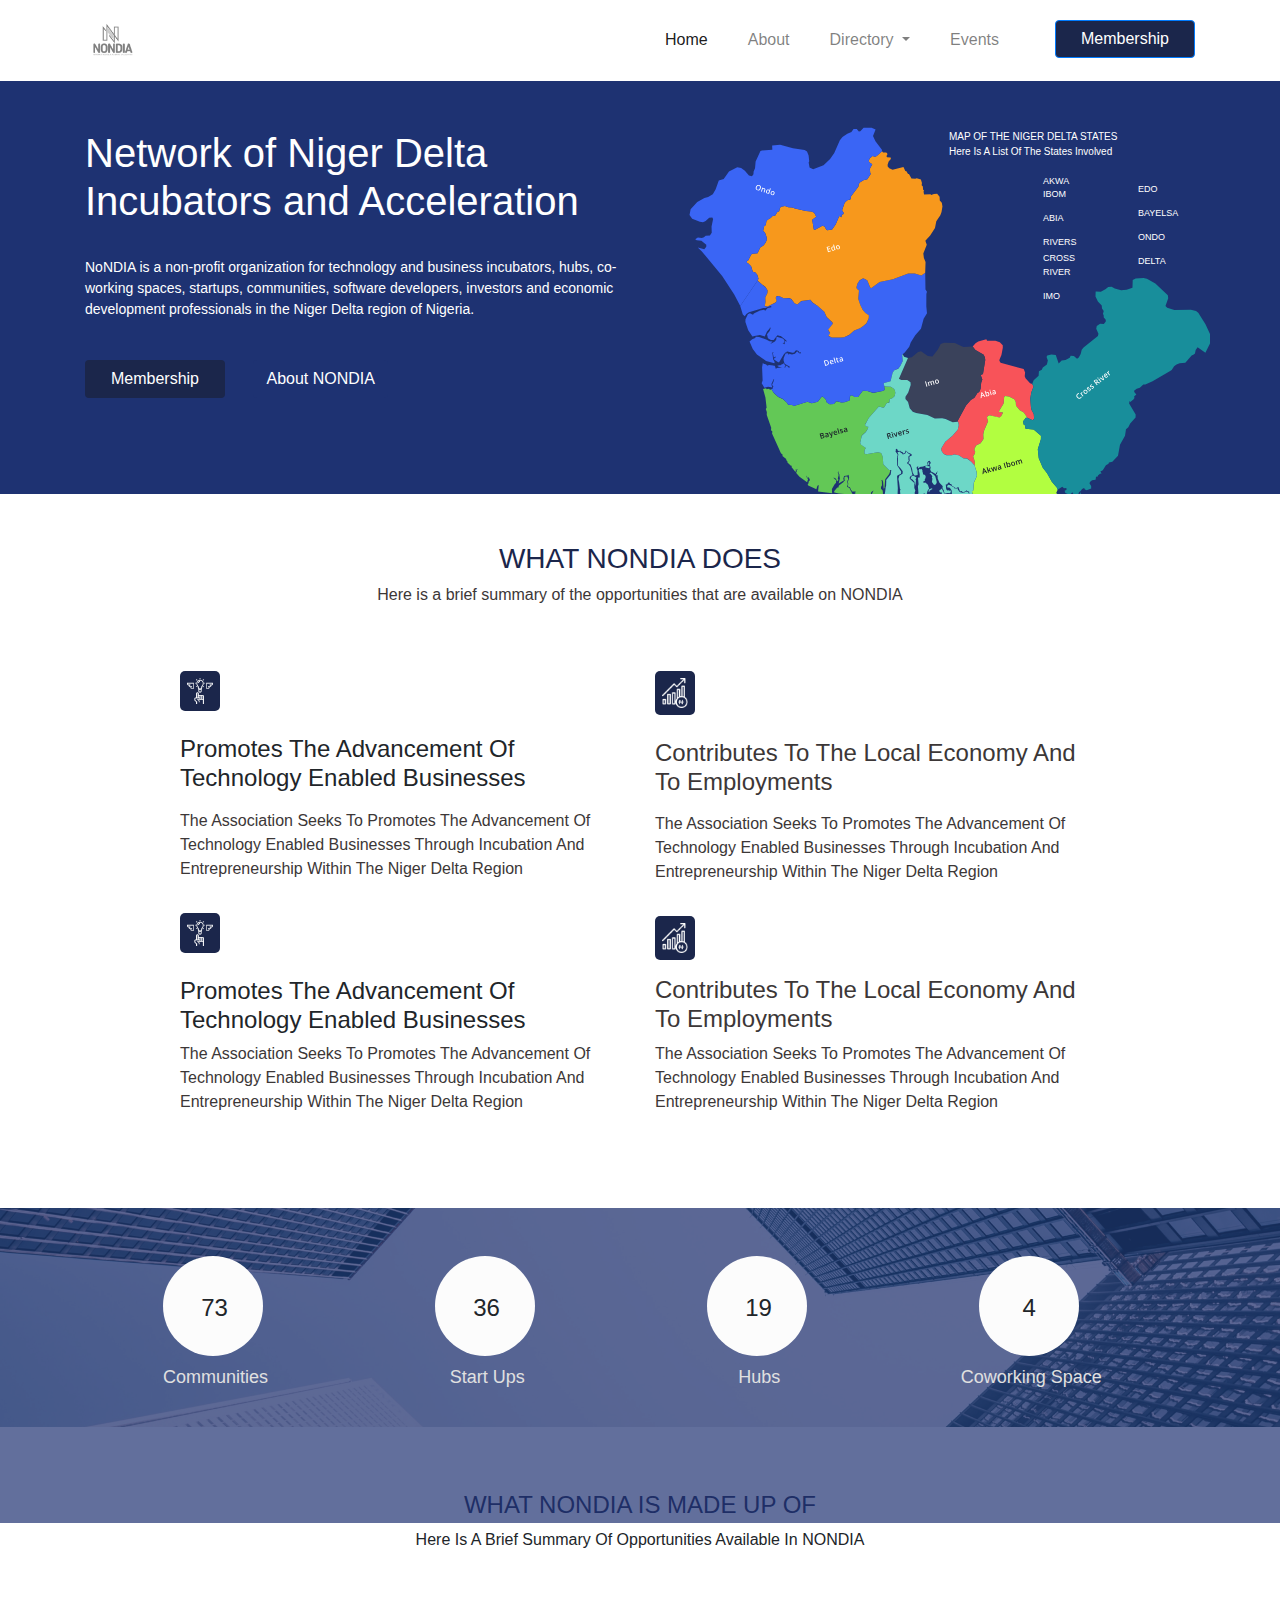
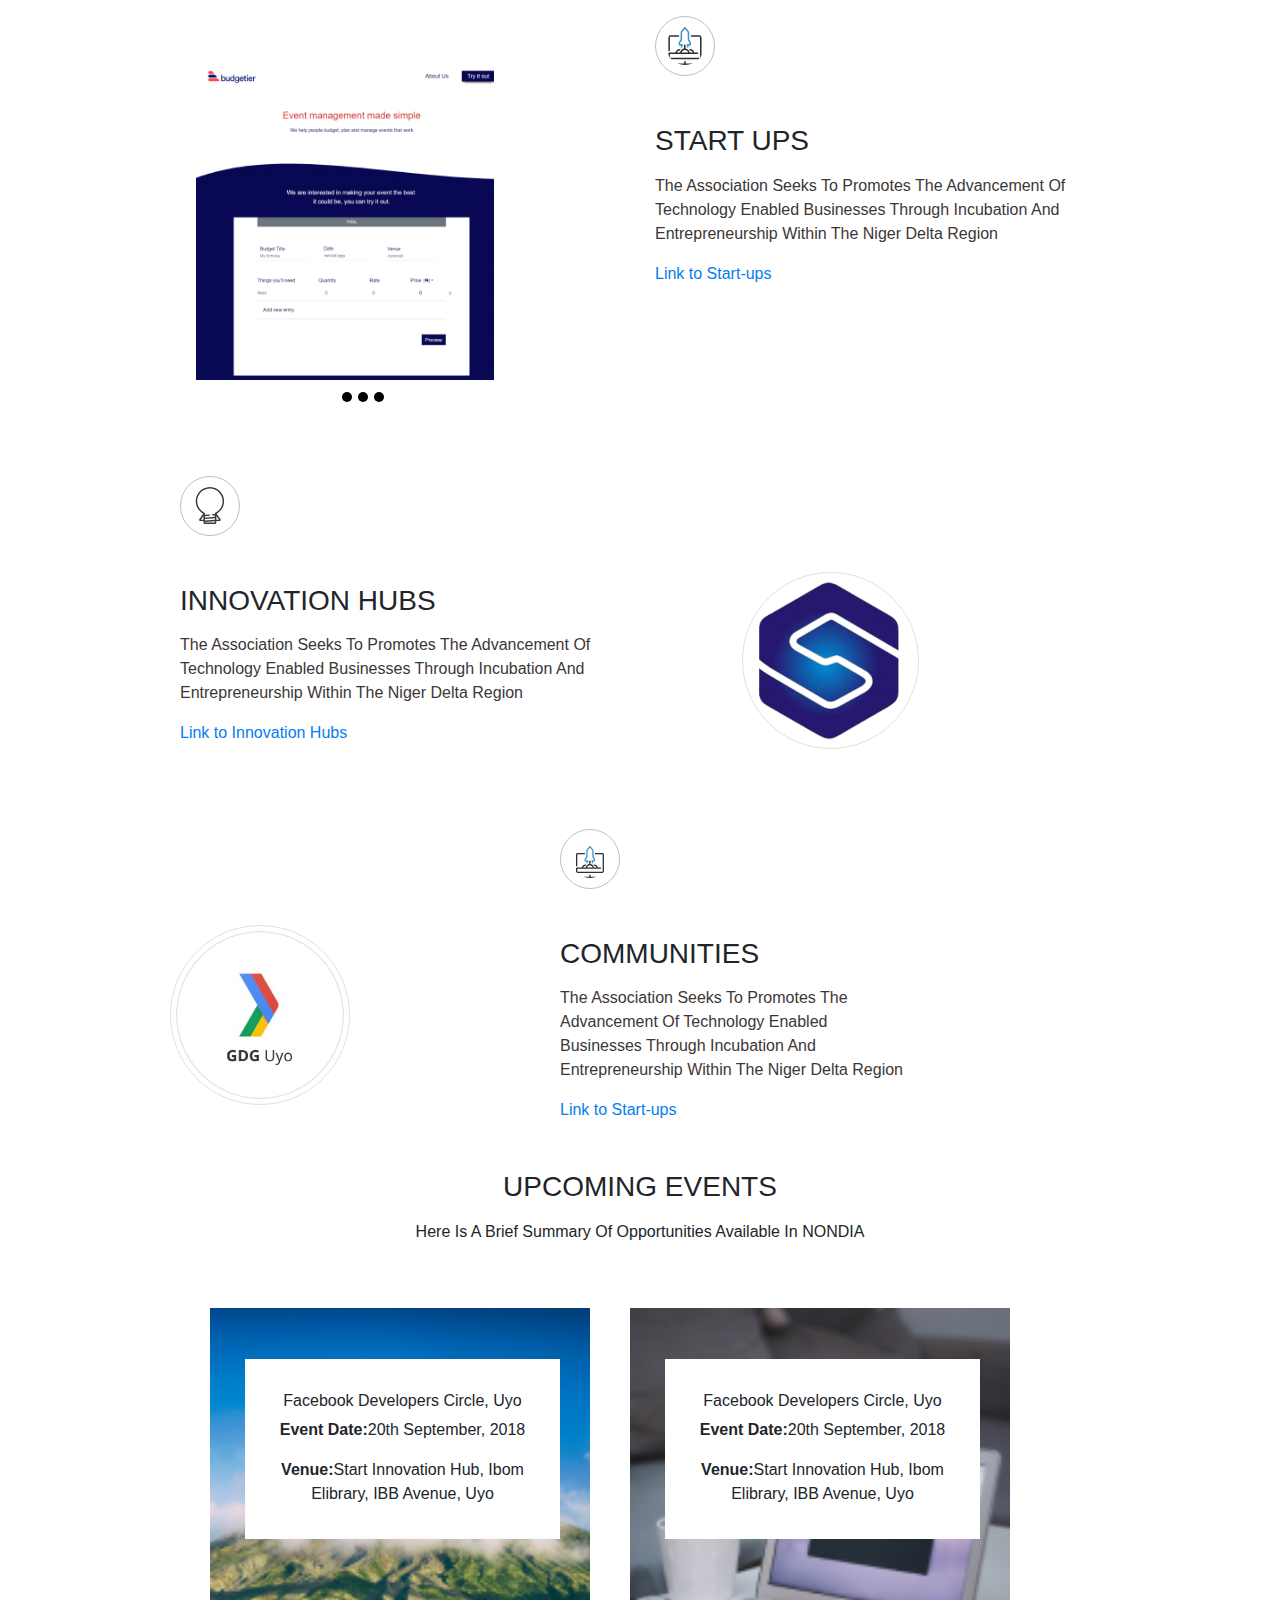
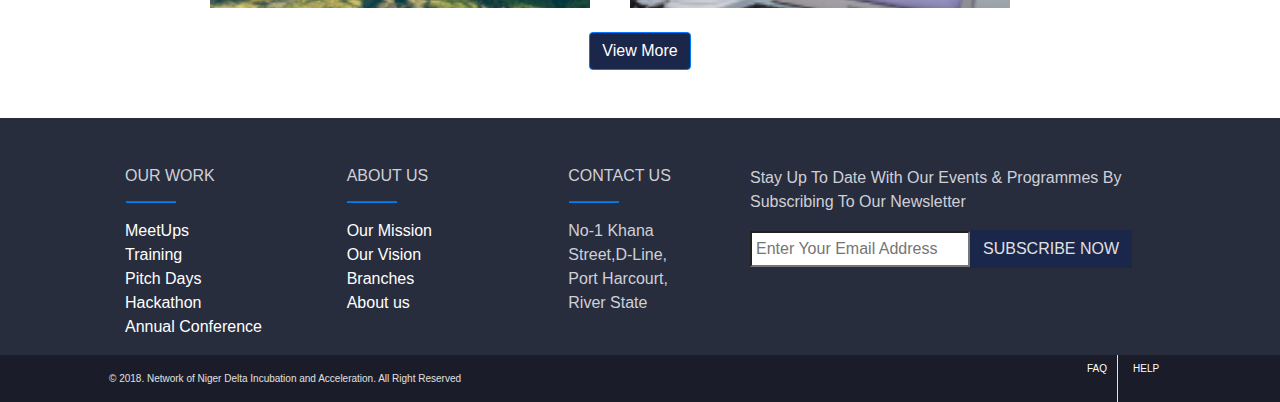
==== index.html @ 89a34455 "y" ====
<!DOCTYPE html>
<html lang="en">
<head>
    <meta charset="UTF-8">
    <meta name="viewport" content="width=device-width, initial-scale=1.0">
    <meta http-equiv="X-UA-Compatible" content="ie=edge">
    <title>NONDIA</title>
    <!--Custome styles-->
    <link rel="stylesheet" href="css/main.css">
    <link rel="stylesheet" href="css/bootstrap.min.css">
    <!-- <link rel="stylesheet" href="css/bootstrap.css"> -->
    <link href="https://maxcdn.bootstrapcdn.com/font-awesome/4.4.0/css/font-awesome.min.css" rel="stylesheet">
    <!--External JQuery-->
    <script src="https://ajax.googleapis.com/ajax/libs/jquery/3.3.1/jquery.min.js"></script>
    <script src="https://maxcdn.bootstrapcdn.com/bootstrap/3.3.7/js/bootstrap.min.js"></script>
  
    <!--External Styles-->
    <link rel="stylesheet" href="https://stackpath.bootstrapcdn.com/bootstrap/4.1.3/css/bootstrap.min.css" integrity="sha384-MCw98/SFnGE8fJT3GXwEOngsV7Zt27NXFoaoApmYm81iuXoPkFOJwJ8ERdknLPMO" crossorigin="anonymous">
</head>

<body>
    <section id="header">
            <nav class="navbar navbar-expand-lg navbar-light mt-2 mb-2">
                <div class="container">
                    <a class="navbar-brand" href="index.html"><img class="img-fluid" src="img/NONDIA Logo.png" width="55"></a>
                    <button class="navbar-toggler" type="button" data-toggle="collapse" data-target="#navbarSupportedContent" aria-controls="navbarSupportedContent" aria-expanded="false" aria-label="Toggle navigation">
                      <span class="navbar-toggler-icon"></span>
                    </button>
                  
                    <div class="collapse navbar-collapse" id="navbarSupportedContent">
                      <ul class="navbar-nav ml-auto">
                        <li class="nav-item active ">
                          <a class="nav-link mr-4" href="#">Home <span class="sr-only">(current)</span></a>
                        </li>
                        <li class="nav-item">
                          <a class="nav-link mr-4" href="#">About</a>
                        </li>
                        <li class="nav-item dropdown">
                          <a class="nav-link dropdown-toggle mr-4" href="#" id="navbarDropdown" role="button" data-toggle="dropdown" aria-haspopup="true" aria-expanded="false">
                            Directory
                          </a>
                          <div class="dropdown-menu" aria-labelledby="navbarDropdown">
                              <a class="dropdown-item" href="#">All</a>
                            <a class="dropdown-item" href="#">Communities</a>
                            <a class="dropdown-item" href="#">Start-Ups</a>
                            <a class="dropdown-item" href="#">Hubs</a>
                            <a class="dropdown-item" href="#">Others</a>
                            <div class="dropdown-divider"></div>
                            <a class="dropdown-item" href="#"></a>
                          </div>
                        </li>
                        <li class="nav-item mr-5">
                          <a class="nav-link" href="#">Events</a>
                        </li>
                        <li class="nav-item ">
                                <a href="membership.html" type="button" class="btn btn-primary btn-register" role="button">Membership</a>
                        </li>
                      </ul>
                     </div>
                    </div>
                  </nav>
    </section>

    <section id="hero">
        <div class="container">
            <div class="row">
                <div class="col-md-6 pt-5 pb-5 mb-5">
                    <h1 class="hero-text">Network of Niger Delta  Incubators and Acceleration</h1><br/>
                      <p class="hero-text-1">NoNDIA is a non-profit organization for technology and business incubators, hubs, co-working spaces, startups, communities, software developers, investors and economic development professionals in the Niger Delta region of Nigeria. </p>
                      <!-- <p class="hero-text-1">The association seeks to promote the advancement of technology enabled businesses through incubation and entrepreneurship within the Niger Delta region of Nigeria. -->
                        </p>
                      <div class="">
                        <br/>
                      <a href="#" type="button" class="btn mr-4  d-sm-inline d-block  btn-register  ">Membership</a>
                      <a href="#" type="button" class="btn  d-sm-inline d-block  btn-about ">About NONDIA</a>
                    </div>
                    </div>
                 <div class="col-md-6 d-md-inline d-none hero-bg ">
                    
                  <div class="row pt-5">
                
                    <div class="col-md-6"> </div>
                     <p class="map-text ml-4">MAP OF THE NIGER DELTA STATES<br>Here Is A List Of The States Involved</p>
                    <p class="map-text mr-5 pr-5"></p>
                    <div class="col-md-2 col-6 ">
                      <div class=" d-md-inline d-none">
                        <ul>
                       <li class="map-state">AKWA IBOM </i>
                       <li class="map-state">ABIA</li>
                       <li class="map-state">RIVERS</li>
                       <li class="map-state">CROSS RIVER</li>
                       <li class="map-state">IMO</li>
                      </ul>
                   </div>
                    </div>
                    
                    <div class="col-md-2 col-6">
                      <div class="  d-md-inline d-none">
                       <ul>
                      <li class="map-state">EDO</li>
                      <li class="map-state">BAYELSA</li>
                      <li class="map-state">ONDO</li>
                      <li class="map-state">DELTA</li>
                    </ul>
                   </div>
                     </div>
                     <div class="col-md-2"></div>
                </div>
                 </div>
            </div>
        </div>
    </section>

    <section id="what">
        <div class="container pb-5">
            <h3 class="what-text text-center pt-5">what nondia does</h3>
            <p class="what-text-1 text-center  pb-5">Here is a brief summary of the opportunities that are available on NONDIA </p>
            <div class="row">
              <div class="col-md-1"></div>
                <div class="col-md-5">
                  <img class="img-fluid what-promote " width="40" src="img/promote.png">
                    <h4 class="pt-4 what-h3">Promotes The Advancement Of Technology Enabled Businesses</h4>
                    <p class="pt-2 pb-3 what-p">The Association Seeks To Promotes The Advancement Of Technology Enabled Businesses Through Incubation And Entrepreneurship Within The Niger Delta Region</p>

                    <img class="img-fluid what-promote" width="40" src="img/promote.png">
                    <h4 class="pt-4 what-h3">Promotes The Advancement Of Technology Enabled Businesses</h4>
                    <p class="pt- what-p">The Association Seeks To Promotes The Advancement Of Technology Enabled Businesses Through Incubation And Entrepreneurship Within The Niger Delta Region</p>
                </div>
                 <div class="col-md-5">
                    <img class="img-fluid what-promote" width="40" src="img/profits.png">
                    <h4 class="pt-4 what-h4">Contributes To The Local Economy And To Employments</h4>
                    <p class="pt-2 pb-3 what-p">The Association Seeks To Promotes The Advancement Of Technology Enabled Businesses Through Incubation And Entrepreneurship Within The Niger Delta Region</p>

                    <img class="img-fluid what-promote" width="40" src="img/profits.png">
                    <h4 class="pt-3 what-h4">Contributes To The Local Economy And To Employments</h4>
                    <p class="pt- what-p">The Association Seeks To Promotes The Advancement Of Technology Enabled Businesses Through Incubation And Entrepreneurship Within The Niger Delta Region</p>

                 </div>
                 <div class="col-md-1"></div>
            </div>
          </div>
    </section> 
    <section id ="project">
      <div class="project"></div>
      <div class="container project-content pb-5 mb-4">
          <div class="wrapper pb-5 pt-5 mb-5">
              <div class="counter col_fourth">
               
                <h2 class="timer count-title count-first text-center count-number" data-to="156" data-speed="1500"></h2>
                 <p class="count-text ">Communities</p>
              </div>
          
              <div class="counter col_fourth">
                
                <h2 class="timer count-title count-number" data-to="78" data-speed="1500"></h2>
                <p class="count-text ">Start Ups</p>
              </div>
          
              <div class="counter col_fourth">
                
                <h2 class="timer count-title count-number" data-to="40" data-speed="1500"></h2>
                <p class="count-text ">Hubs</p>
              </div>
          
              <div class="counter col_fourth end">
               
                <h2 class="timer count-title count-number" data-to="8" data-speed="1500"></h2>
                <p class="count-text ">Coworking Space</p>
              </div>
          </div>
      </div>
       
   </section>
   <script type="text/javascript" src="js/counter.js">
   </script>

   <section id="made">
          <div class="container pt-5">
            <h4 class="made-h4 text-center">what nondia is made up of</h4>
            <p class="made-p text-center">Here Is A Brief Summary Of Opportunities Available In NONDIA</p>
            <div class="container">
              <div class="row">
               
                <div class="col-md-6">
                    <div id="myCarousel" class="carousel slide pt-5" data-ride="carousel">
                        <!-- Indicators -->
                        <ol class="carousel-indicators pt-5 ">
                          <li data-target="#myCarousel" data-slide-to="0" class="active"></li>
                          <li data-target="#myCarousel" data-slide-to="1"></li>
                          <li data-target="#myCarousel" data-slide-to="2"></li>
                        </ol>
                      
                        <div class="carousel-inner">
                          <div class="carousel-item active ">
                            <img class="d-block img-fluid w-75 shadow-lg  p-5   ml-5  bg-white rounded" src="img/budjetier.jpg" alt="First slide">
                          </div>
                          <div class="carousel-item">
                            <img class="d-block w-75 shadow-lg p-5 mb-5 ml-5 bg-white rounded" src="img/budjetier.jpg" alt="Second slide">
                          </div>
                          <div class="carousel-item">
                            <img class="d-block w-100" src="img/mondia-hero.png" alt="Third slide">
                          </div>
                        </div>
                      </div>
                </div>
                 <div class="col-md-5 pt-5">
                    <img class="made-img d-md-inline d-none" src="img/Group.svg">
                    <h3 class="pt-5">START UPS</h3>
                    <p class="pt-2 what-p">The Association Seeks To Promotes The Advancement Of Technology Enabled Businesses Through Incubation And Entrepreneurship Within The Niger Delta Region</p>
                    <a class="link lin" href="#">Link to Start-ups</a>  
                 </div>
                 <div class="col-md-1"></div>
              </div>
          </div>
   </section>

   <section id="made">
    <div class="container pt-3 mx-auto my-auto">
         
        <div class="row">
          
          <div class="col-md-5 order-5">
              <img class="made-img d-md-inline d-none" src="img/hub.svg">
              <h3 class="pt-5 p">INNOVATION HUBS</h3>
              <p class="pt-2 what-p">The Association Seeks To Promotes The Advancement Of Technology Enabled Businesses Through Incubation And Entrepreneurship Within The Niger Delta Region</p>
              <a class="link" href="#">Link to Innovation Hubs</a>  
           
          </div>
          
           <div class="col-md-4 pt-3 order-md-6 py-5">
              <center>
              <div id="carouselExampleIndicators" class="carousel slide pt-5" data-ride="carousel">
                  <!-- <ol class="carousel-indicators">
                    <li data-target="#carouselExampleIndicators" data-slide-to="0" class="active"></li>
                    <li data-target="#carouselExampleIndicators" data-slide-to="1"></li>
                    <li data-target="#carouselExampleIndicators" data-slide-to="2"></li>
                  </ol> -->
                  
                    <div class="carousel-inner">
                      <div class="carousel-item active ">
                      <img class="d-block img-fluid w-55 round" src="img/start innovation.png" alt="First slide">
                      </div>
                      <div class="carousel-item">
                        <img class="d-block w-55 img-fluid round" src="img/start innovation.png" alt="Second slide">
                      </div>
                      <div class="carousel-item">
                        <img class="d-block img-fluid w-55 round" src="img/start innovation.png" alt="Third slide">
                      </div>
                    </div>
                    <a class="carousel-control-prev" href="#carouselExampleIndicators" role="button" data-slide="prev">
                      <span class="carousel-control-prev-icon" aria-hidden="true"></span>
                      <span class="sr-only">Previous</span>
                    </a>
                    <a class="carousel-control-next" href="#carouselExampleIndicators" role="button" data-slide="next">
                      <span class="carousel-control-next-icon" aria-hidden="true"></span>
                      <span class="sr-only">Next</span>
                    </a>
                  </div>
                </center>
                </div>
                <div class="col-md-1"></div>
        </div>
      </div>
</section>

<section id="communities">
    <div class="container pt-3 mx-auto my-auto">
        <div class="row">
          <div class=""></div>
          <div class="col-md-4 order-5">
              <img class="made-img pt-3 d-md-inline d-none" src="img/Group.svg">
              <h3 class="pt-5 p">COMMUNITIES</h3>
              <p class="pt-2 what-p">The Association Seeks To Promotes The Advancement Of Technology Enabled Businesses Through Incubation And Entrepreneurship Within The Niger Delta Region</p>
              <a class="link" href="#">Link to Start-ups</a>  
           
          </div>
          
           <div class="col-md-4 pt-5">
              <center>
              <div id="carouselExampleIndicators" class="carousel slide pt-5" data-ride="carousel">
<!--                   
                <ol class="carousel-indicators pt-5 last">
                    <li data-target="#carouselExampleIndicators" data-slide-to="0" class="active"></li>
                    <li data-target="#carouselExampleIndicators" data-slide-to="1"></li>
                    <li data-target="#carouselExampleIndicators" data-slide-to="2"></li>
                  </ol> <br>
                 -->
                    <div class="carousel-inner">
                      <div class="carousel-item active ">
                      <img class="d-block img-fluid  round" width="180px" src="img/gdg-uyo.png" alt="First slide">
                      </div>
                      <div class="carousel-item">
                        <img class="d-block w-55 img-fluid round" src="img/start innovation.png" alt="Second slide">
                      </div>
                      <div class="carousel-item ">
                        <img class="d-block img-fluid w-55 round" src="img/start innovation.png" alt="Third slide">
                      </div>
                    </div>
                  </div>
                </center>
                </div>
                <div class="col-md-1"></div>
        </div>
      </div>
</section>

<section id="events">
  <div class="container pt-5 pb-5">
    <h3 class="events-text pb-2 text-center">UPCOMING EVENTS</h3>
    <p class="event-text text-center pb-5">Here Is A Brief Summary Of Opportunities Available In NONDIA</p>
    <div class="row">
      <div class="col-md-2"></div>
        <div class="col-md-4 event-bg">
          <div class="event">
            <h6 class=" text-center mt-2 pt-2">Facebook Developers Circle, Uyo</h6>
            <p class=" text-center"><strong>Event Date:</strong><span>20th September, 2018</span></p>
          <p class="  text-center"><strong>Venue:</strong><span>Start Innovation Hub, Ibom<br>   Elibrary, IBB Avenue, Uyo</span></p>
          </div>
        </div> 
         
        <div class="col-md-4 event-bg-img ">
            <div class="event">
                <h6 class=" text-center mt-2 pt-2">Facebook Developers Circle, Uyo</h6>
                <p class=" text-center"><strong>Event Date:</strong><span>20th September, 2018</span></p>
              <p class="  text-center"><strong>Venue:</strong><span>Start Innovation Hub, Ibom<br>   Elibrary, IBB Avenue, Uyo</span></p>
              </div>
         </div>   
         <div class="col-md-2"></div> 
    </div><br>
    <center><a href="#" type="button" class="btn btn-primary btn-view d-md-inline d-block" role="button">View More</a></center>
      </div> 
</section>
 
<section id="footer">
   <div class="container-fluid container pt-5">
     <div class="row">
       <div class="col-md-7 d-md-inline d-none">
        <div class="row footer-text"> 
           <div class="col-md-4 col-6">
              <ul>
                <h4 class="footer-text">OUR WORK</h4>
                <hr>
                <li><a href="#" class="text-white">MeetUps</a></li>
                <li><a href="#" class="text-white">Training</a></li>
                <li><a href="#" class="text-white">Pitch Days</a></li>
                <li><a href="#" class="text-white">Hackathon</a></li>
                <li><a href="#" class="text-white">Annual Conference</a></li>
              </ul>
           </div>
            <div class="col-md-4 col-6">
                <ul>
                    <h4 class="footer-text">ABOUT US</h4>
                    <hr>
                    <li><a href="#" class="text-white">Our Mission</a></li>
                    <li><a href="#" class="text-white">Our Vision</a></li>
                    <li><a href="#" class="text-white">Branches</a></li>
                    <li><a href="#" class="text-white">About us</a></li>
                   
                  </ul>
            </div>
             <div class="col-md-4 col-6">
                <ul>
                    <h4 class="footer-text">CONTACT US</h4>
                    <hr>
                    <li>No-1 Khana Street,D-Line,<br>Port Harcourt,<br> River State</li>
                 </ul>
                </div>
          </div>
       </div> 
       <div class="col-md-5 footer-text">
          <div class=""> 
           <p>Stay Up To Date With Our Events & Programmes By Subscribing To Our Newsletter</p>
               <form class="form-inline my-2">
                  <input class="input-subscribe " type="search" placeholder="Enter Your Email Address" aria-label="Search">
                  <button class="btn btn-subscribe w-55 " type="submit">SUBSCRIBE NOW</button>
                </form>

       </div>
     </div>
   </div>
   </div>
   </div>
</section>

<section id="end">
    <div class="container ">
        <div class="row pl-4">
          <div class="col-md-10 col-12">
            <p class="mx-auto py-0 px-0 my-3 end-text"> &copy 2018. Network of Niger Delta Incubation and Acceleration. All Right Reserved</p>
          </div>
          <div class="col-md-1">
              <a href="#"><p class="d-md-inline d-none mx-auto py-0 px-0 my-3 pl-5 end-text text-white">FAQ</p></a>
          </div>
            <div class="col-md-1 col-line">
                <a href="#"><p class="d-md-inline d-none mx-auto py-0 px-0 my-3 end-text text-white">HELP</p></a>
            </div>
        </div>
</section>




 <!--External JQuery-->
 <script src="https://code.jquery.com/jquery-3.3.1.slim.min.js" integrity="sha384-q8i/X+965DzO0rT7abK41JStQIAqVgRVzpbzo5smXKp4YfRvH+8abtTE1Pi6jizo" crossorigin="anonymous"></script>
<script src="https://cdnjs.cloudflare.com/ajax/libs/popper.js/1.14.3/umd/popper.min.js" integrity="sha384-ZMP7rVo3mIykV+2+9J3UJ46jBk0WLaUAdn689aCwoqbBJiSnjAK/l8WvCWPIPm49" crossorigin="anonymous"></script>
<script src="https://stackpath.bootstrapcdn.com/bootstrap/4.1.3/js/bootstrap.min.js" integrity="sha384-ChfqqxuZUCnJSK3+MXmPNIyE6ZbWh2IMqE241rYiqJxyMiZ6OW/JmZQ5stwEULTy" crossorigin="anonymous"></script>
 
</body>
</html>
---- css/main.css ----
@import url('https://fonts.googleapis.com/css?family=Open+Sans:600'); 
.navbar{
    background-color: #ffffff;
    /* position: fixed !important;
    z-index: 100;
    top:0;
    width: 100%;
    opacity: 0.33; */
}
.hero-text-1{
    font-size: 14px;
}
.btn-register{
    background-color: #1B264B !important;
    border-radius: 0px;
    color:#fff;
    width: 140px;
}
.btn-register:hover{
    background-color: #1E3272 !important;
    color: #ffffff;
}
.btn-about{
    background-color: #1E3272!important;
    color:#fff !important;
}
.btn-about:hover{
    background-color: #1B264B !important;
    border-radius:0px;
}
#hero{
    /* background:linear-gradient( to bottom left,#152458  , rgba(17, 25, 53, 0.99), #fcfcfc); */
    background: #1E3272;
    color:#fff;
    width: 100%;
}
.hero-bg{
    background: url('../img/map-delta.svg') no-repeat;
    
}
.map-text{
    font-size:10px;
     
}
.map-state{
    color:#ffffff;
    font-size: 9px;
    padding-left:252px;
    display:inline-block;
 }
  
.what-promote{
    border-radius: 5px;
    background-color:#1B264B;
    padding:7px 7px 7px 7px;
}
.what-text{
    text-transform: uppercase;
    color:#1B264B;
}
.what-text-1{
    color:#3C3737;
}
.what-h4, .what-p{
    color:#3C3737;
}
.what-p{
    font-size: 16px;
    color:#3C3737;
}
#project{
    background: url('../img/project-bg.png') no-repeat !important;
    /* background-size: cover; */
    padding-bottom:3px;
    /* background-color: #1E3272 !important; */
  
}
.project{
    background-color: #1F3272 !important;
    height: 35%;
    width: 100%;
    position: absolute;
    opacity: 0.7;
}
.project-content{
	font-family: Arial;
	 
	text-align: center;	
  }
  
  /*-=-=-=-=-=-=-=-=-=-=-=- */
  /* Column Grids */
  /*-=-=-=-=-=-=-=-=-=-=-=- */
  
  .col_half { width: 49%; };
  .col_third { width: 32%; }
  .col_fourth { width: 23.5%; }
  .col_fifth { width: 18.4%; }
  .col_sixth { width: 15%; }
  .col_three_fourth { width: 74.5%;}
  .col_twothird{ width: 66%;}
  .col_half,
  .col_third,
  .col_twothird,
  .col_fourth,
  .col_three_fourth,
  .col_fifth{
	  position: relative;
	  
	  float: left;
	  margin-right: 1%;
	  margin-bottom: 20px;
  }
  .end { margin-right: 0 !important; }
  /* Column Grids End */
  
  .wrapper { 
      width:100%; 
     margin: 30px auto;
     position: relative;
    }
  .counter { 
       
    }
    
  .count-title { 
      font-size: 24px; 
      /* font-weight: normal;  
       margin-top: 10px; 
      margin-bottom: 0;   */
      text-align: center; 
      border-radius:50px;
      columns: #111111;
      background-color: #fcfcfc;
      width:100px;
      height:100px;
      padding:38px 38px 38px 38px;
      margin-left:30%;
    }
  .count-text { 
      font-size: 18px; 
      font-weight: normal;  
      color:#E0E0E0;
      text-align: center; 
    }

  #made{
      padding:1em;
  }
  .made-h4{
  text-transform: uppercase;
  color:#1B264B;
 }
 .carousel-indicators li{
    border-radius:50%;
    width:10px !important;
    height: 10px !important;
    background:#000 !important;
 }
 
 /* .last{
     position: absolute;
     padding-top:60em;
     padding-bottom:-550px !important;
 } */
 .made-img{
     border-radius:90px;
     height: 60px;
     width: 60px;
     border:1px solid rgba(0, 0, 0, 0.25);
     padding:10px 10px 10px 10px;
 }
 .link{
     color:#047DED;
 }

 .round{
     
     align-content: space-around;
     border-radius:100%;
     border:1px solid #E0E0E0;
    padding: 5px 5px 5px 5px;
 }
 .event-bg{
     background: url('../img/nondia-facebook-1.png') no-repeat;
     background-size: cover;
     height:300px;
     margin-left:-50px; 
 }
 .event-bg-img{
    background: url('../img/nondia-facebook.png') no-repeat;
    background-size: cover;
    height:300px;
    margin-left: 40px;
 }
 .event{
     border:1px solid #fcfcfc;
     background-color: #ffffff;
     height: 60%;
     position: relative;
     top:17%;
     align-content: center;
     left:20px;
     width:90%;
 }
.event-title{
    font-size: 14px;
}
 .time-event{
     font-size: 14px;
     font-style: bold;
 }
 .btn-view{
    background-color: #1B264B !important;
 }
 .btn-view:hover{
    background-color: #1E3272 !important;
    color: #ffffff;
}
 
/* Membership section */
#membership{
    background: url('../img/membership-hero.png') no-repeat;
    background-size: cover;
    height:200px;
    padding:30px;
}
.mem{
   
    font-size: 40px;
}
#form{
    padding-top:40px;
}
.member-form{
    border:1px solid #CFD0D7;
    padding:3px;
}
.member-label{
    color:#282020;
    font-size: 16px;
}
.btn-submit{
    background-color:#1B264B;
    color:#CFD0D7;
    border-radius:0px !important;
    width:120px;
}
/* .light{
    background-color:#fcfcfc !important;
    color:#fcfcfc;
}
.light.active:hover{
    background-color:#1B264B !important;
} */
#footer{
    background-color: #282D3E;
    color:#ffffff;
}
.footer-text{
    font-size: 16px;
    color: #CFD0D7;
}
li{
    list-style: none;

}
hr{
    position: relative;
    right:50px;
    width: 50px;
    height: 1px !important;
    background-color:#047DED !important;
}
.input-subscribe{
    padding:4px;
    width:220px;
}
.btn-subscribe{
    border-radius:0px !important;
    background-color: #1B264B;
    color: #E0E0E0; 
    
}

#end{
    background-color:  #1A1D29;
    color:#E0E0E0;
     
}
.end-text{
  font-size: 10px;
}
.col-line{
    border-left:1px solid #E0E0E0; 
   

}

 @media  (max-width: 767px){
     .card{
         height: 82%;
     }
     .col-line{
         visibility: hidden;
     }
       
     .btn-view{
         position: relative;
         top:20px;
     }
     .btn-register{
          
          width: 100%;
        margin-bottom: 9px;
     }
     .btn-submit{
         width:100%;
     }
    .mem{
         font-size:26px;
     }
     .what-promote, .made-img{ 
         position: relative;
         left:43%;
         
     }
     .what-p, .what-h4, .p{
         text-align: center;
     }
     .link{
        position: relative;
         left:35%;
     }
     #made, #communities{
        position: relative;
        top:-20px;
     }
     #map{
         position: relative;
         top:-130px;
         text-align: center;
     }
     .event-bg-img{
         margin:30px;
     }
     .event-bg{
         margin:20px;
     }
     hr{
         position: relative;
         margin-left:85px;
     }
     .count-title{
         border-radius:50px;
         width:50px;
         height: 50px;
         margin-left: 15px;
         padding:11px;
         text-align: center;
         color:#3C3737;
         font-size: 20px;
     }
     #project{
         
         padding-top:35px;
     }
     .project{
         height: 4%;
     }
     .count-text{
         font-size: 12px;
     }
     .input-subscribe,.btn-subscribe{
         width:100%;
     }
     .btn-subscribe{
        margin-top:12px;
     }
     .footer-text{
         font-size: 12px;
     }
 }
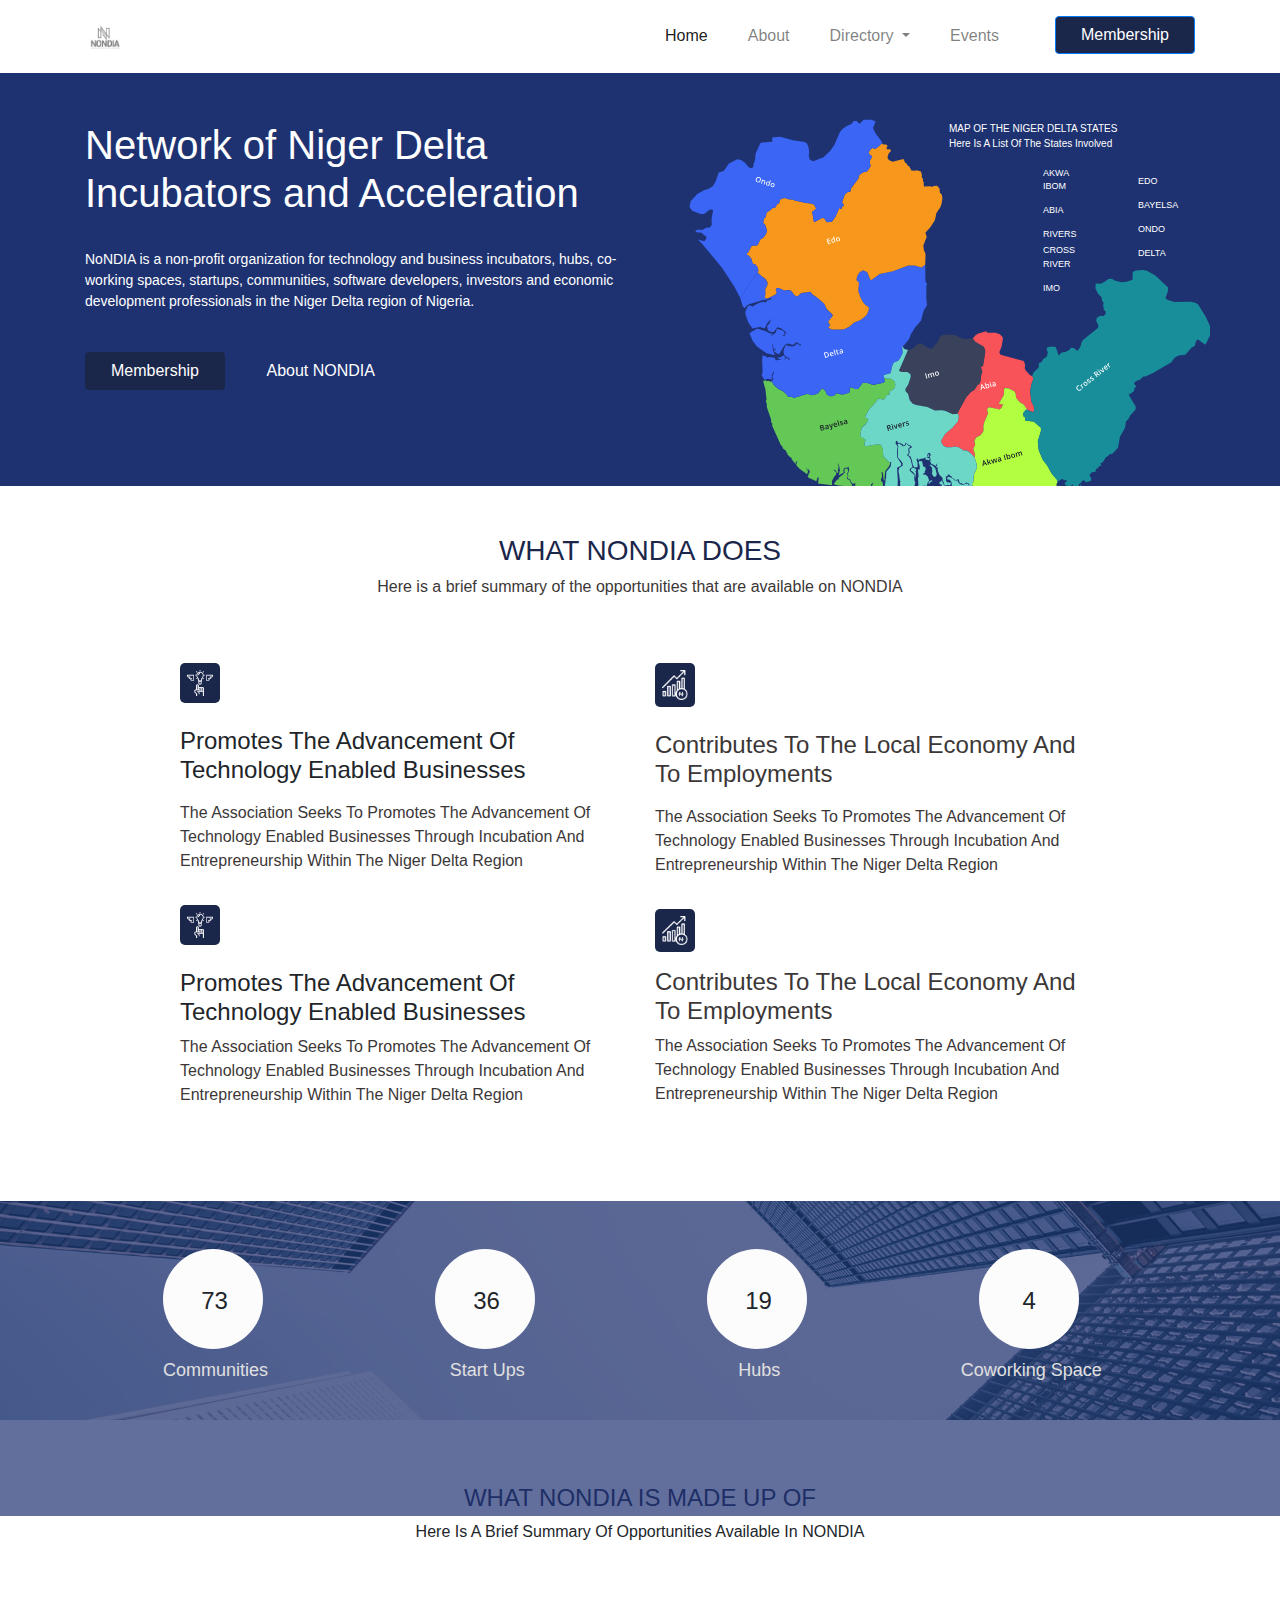
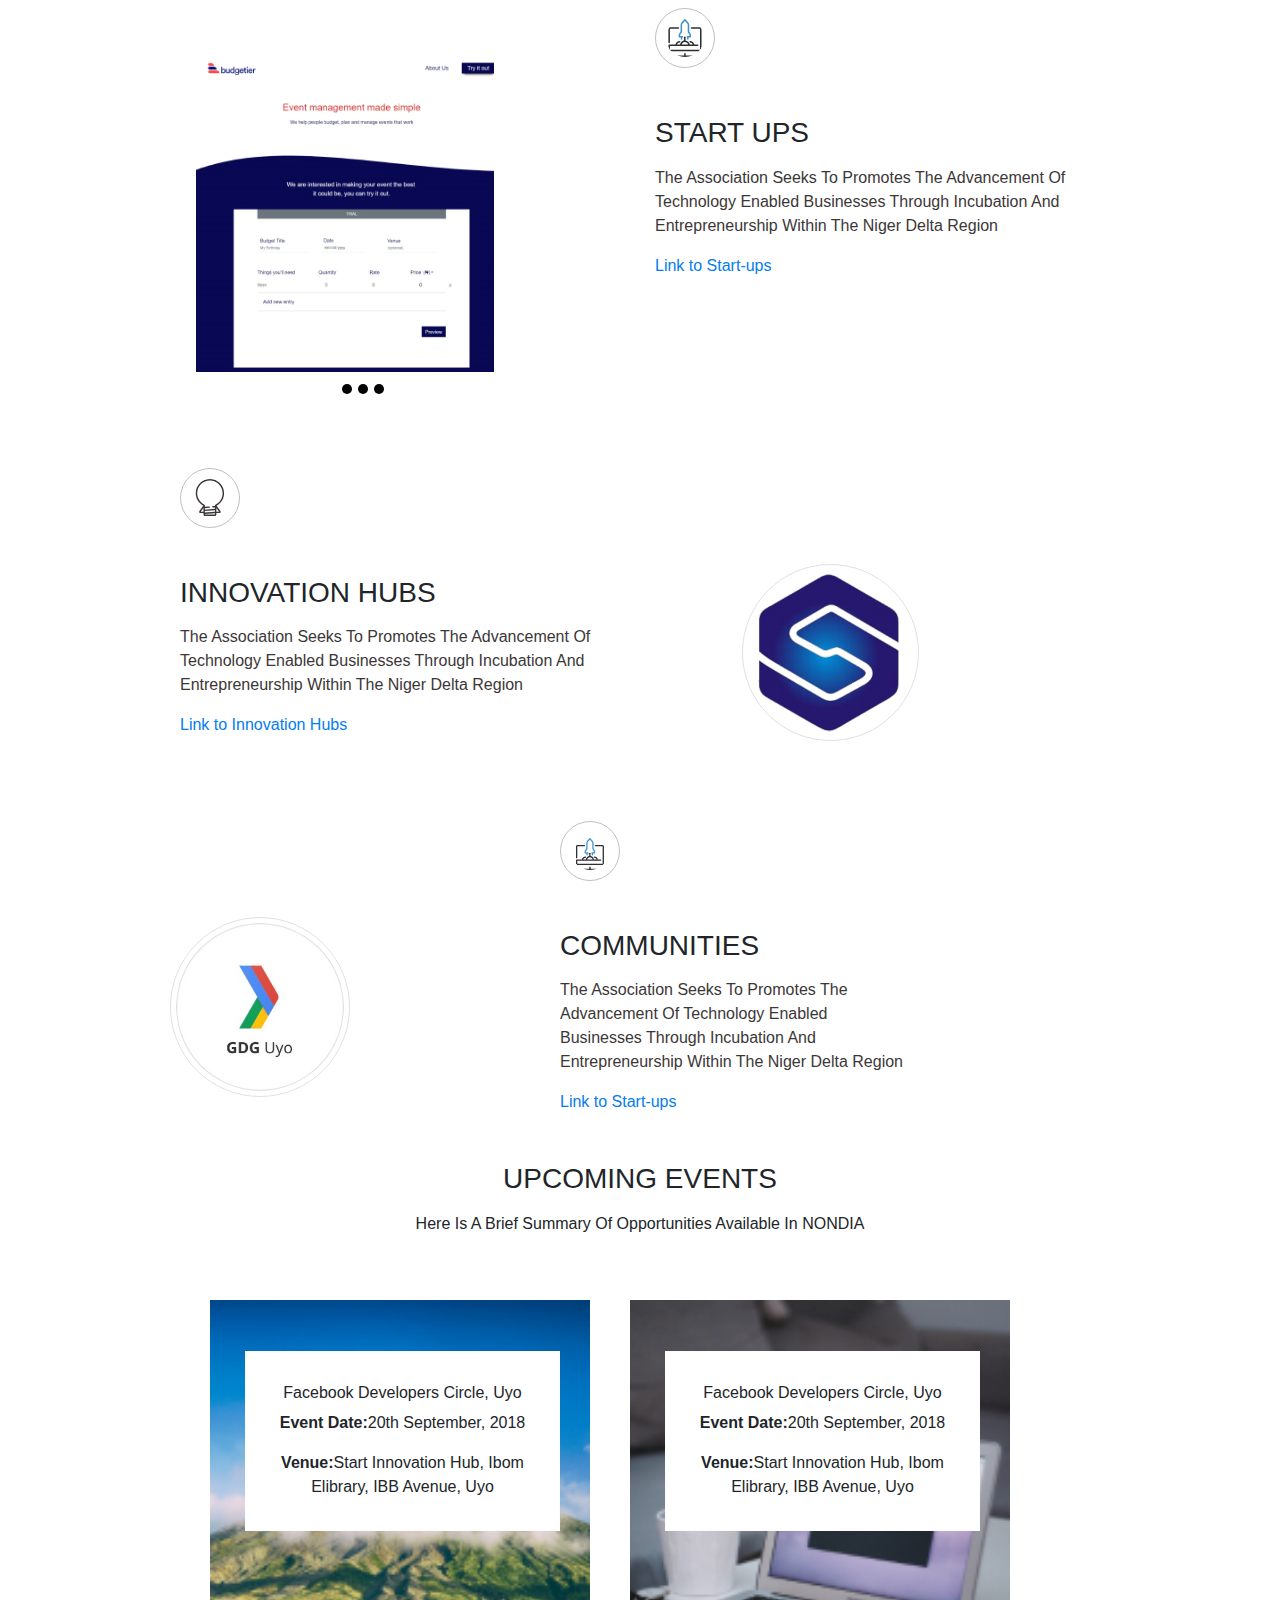
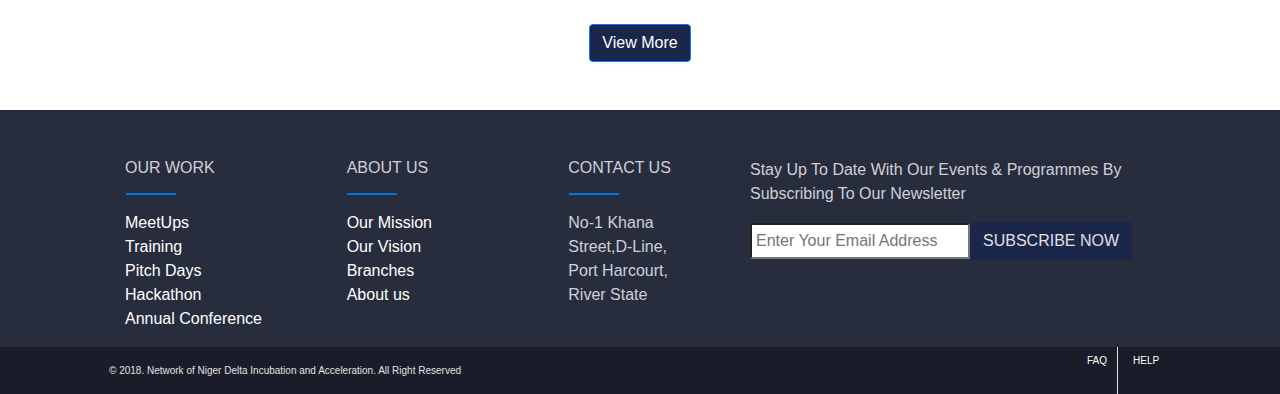
==== commit d3bb6d87: "fixed event" ====
--- a/index.html
+++ b/index.html
@@ -22,7 +22,7 @@
     <section id="header">
             <nav class="navbar navbar-expand-lg navbar-light mt-2 mb-2">
                 <div class="container">
-                    <a class="navbar-brand" href="index.html"><img class="img-fluid" src="img/NONDIA Logo.png" width="55"></a>
+                    <a class="navbar-brand" href="index.html"><img class="img-fluid" src="img/NONDIA Logo.png" width="40"></a>
                     <button class="navbar-toggler" type="button" data-toggle="collapse" data-target="#navbarSupportedContent" aria-controls="navbarSupportedContent" aria-expanded="false" aria-label="Toggle navigation">
                       <span class="navbar-toggler-icon"></span>
                     </button>
@@ -50,7 +50,7 @@
                           </div>
                         </li>
                         <li class="nav-item mr-5">
-                          <a class="nav-link" href="#">Events</a>
+                          <a class="nav-link" href="events.html">Events</a>
                         </li>
                         <li class="nav-item ">
                                 <a href="membership.html" type="button" class="btn btn-primary btn-register" role="button">Membership</a>
--- a/css/main.css
+++ b/css/main.css
@@ -381,4 +381,61 @@
          font-size: 12px;
      }
  }
-  +  
+
+ /* Directory Listing CSS */
+ .incubate {
+    background: linear-gradient(rgba(27, 38, 75, 0.7), rgba(27, 38, 75, 0.7)), url('../img/akwa.jpeg') no-repeat;
+    background-size: cover;
+    height:600px;
+  }
+  .explore {
+      margin-top: 200px;
+  }
+  .navdir {
+      background-color: #EFEEEE;
+  }
+  .navdir a {
+      color: #1B264B !important;
+  }
+  .navdir a:active {
+      color: #fff !important;
+      background-color: #1E3272 !important;
+  }
+  .vert-line {
+      border-left: 3px solid #CB1010;
+      height: 25px;
+      position: absolute;
+      margin-left: -3px;
+  }
+  .memb2 {
+      height: 11px;
+      width: 11px;   
+  }
+  .members {
+      font-size: 0.7em;
+     
+  }
+  .join {
+      float: right;
+      font-size: 0.8em;
+      color: #CB1010;
+  }
+  .join:hover {
+      text-decoration: none;
+      color: rgb(136, 33, 33);
+  }
+  .card-img-top {
+    height: 200px;
+  }
+  .toggle1{
+      height: 40px;
+      width: 40px;   
+  }
+  .reddish {
+      color: #CB1010;
+  }
+  .listing {
+      float: right;
+  }
+/* End of Directory Listing CSS */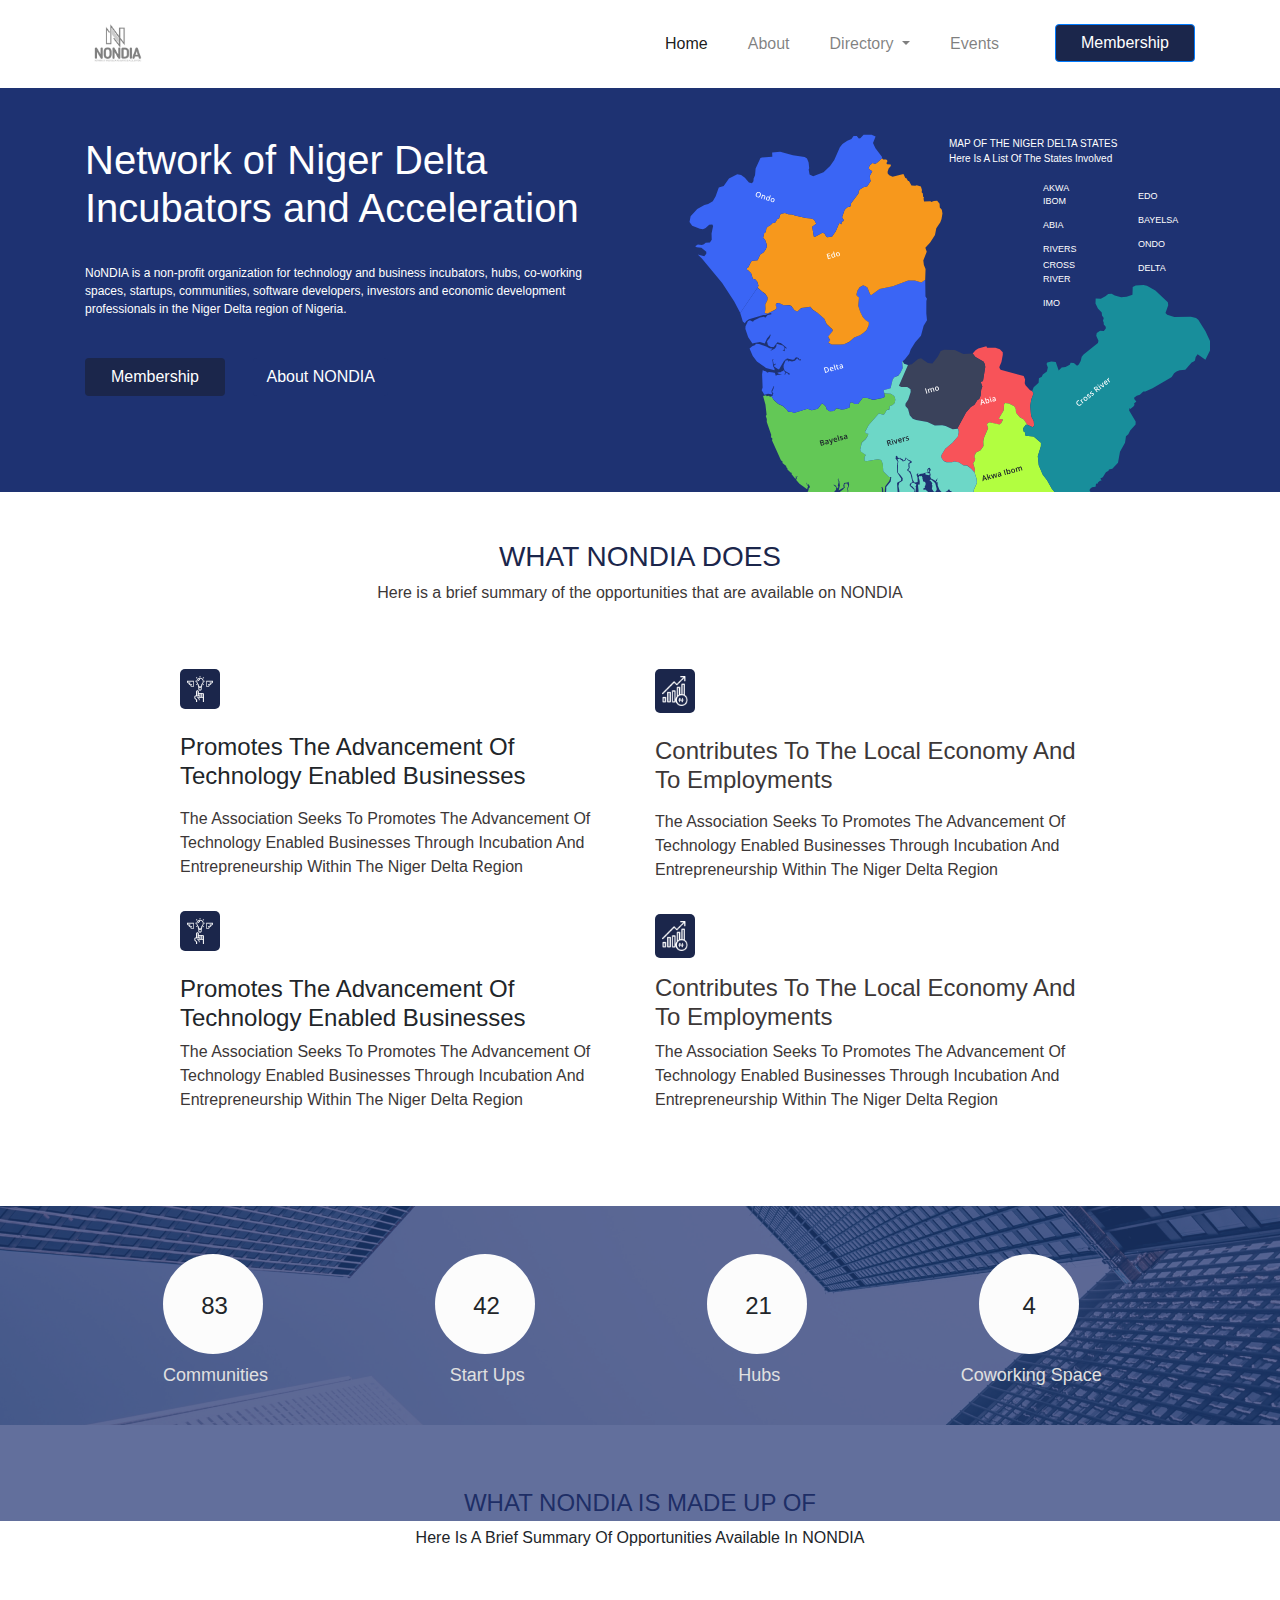
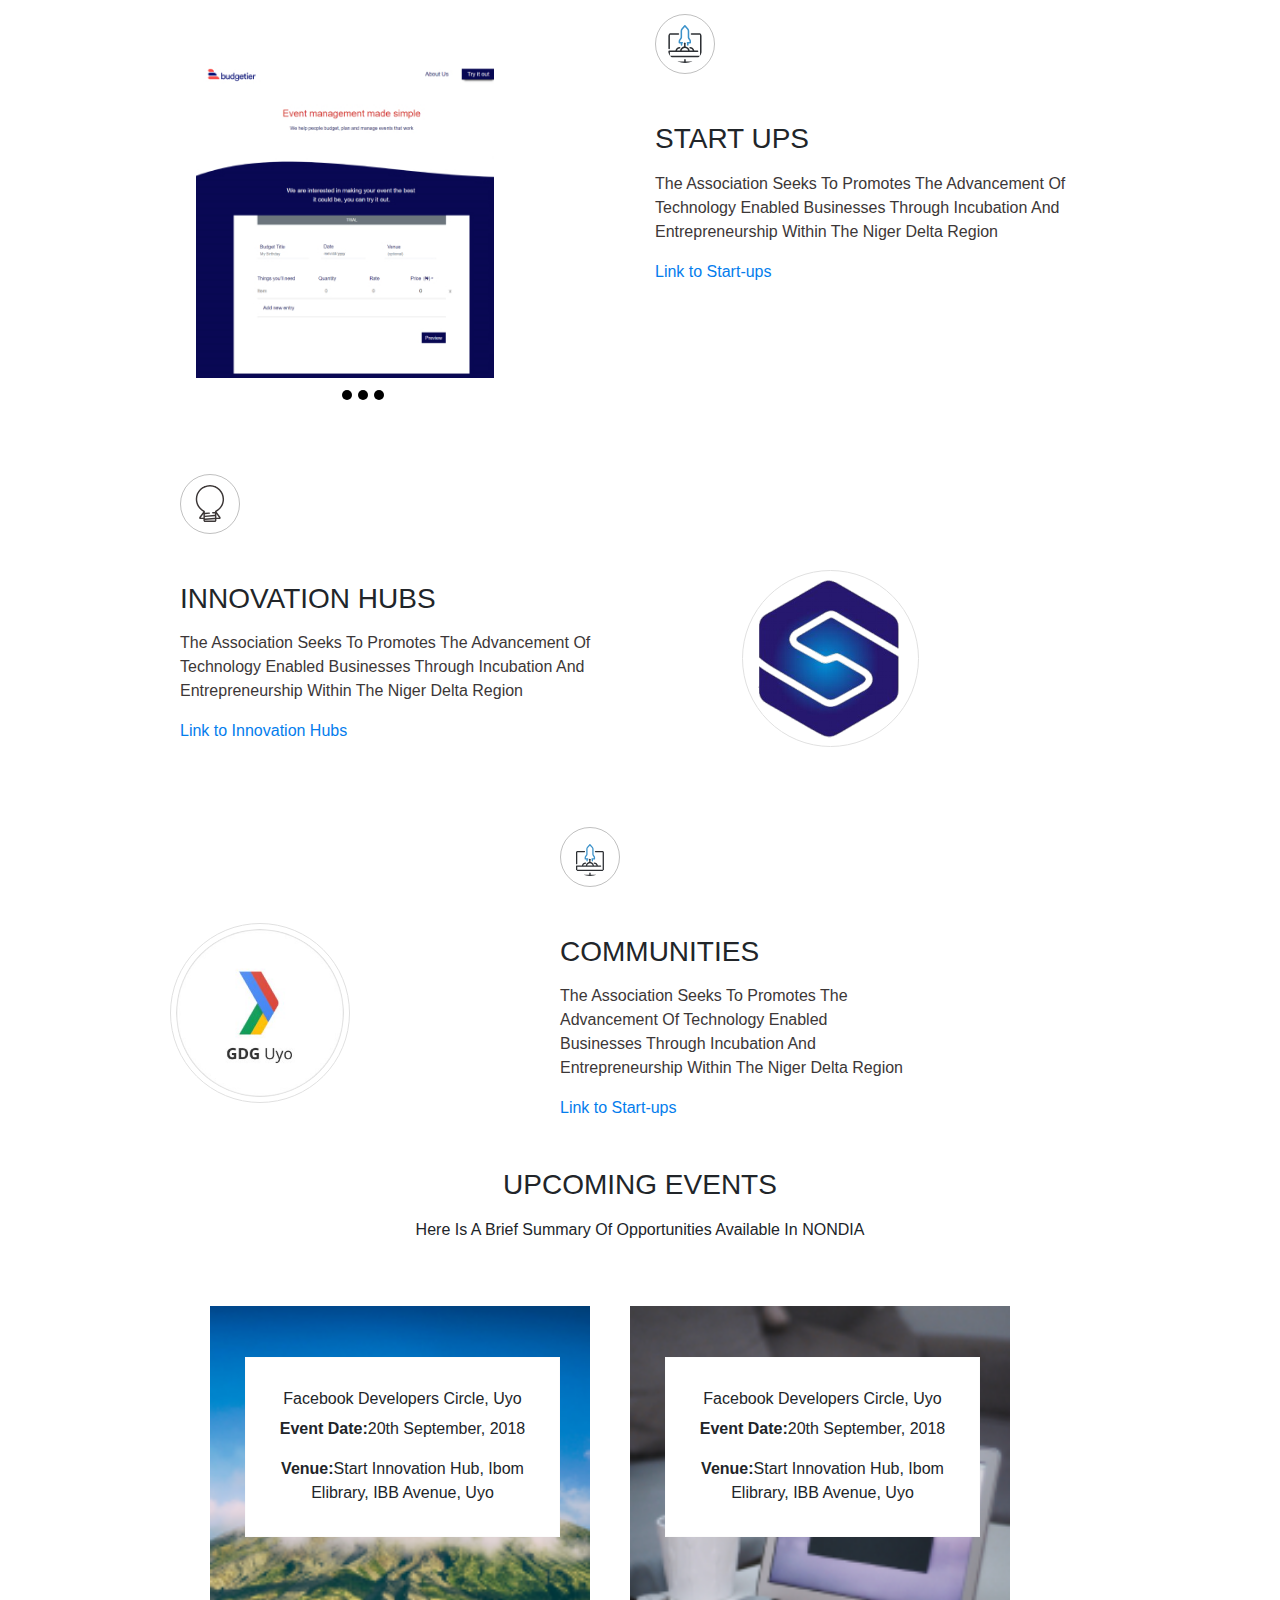
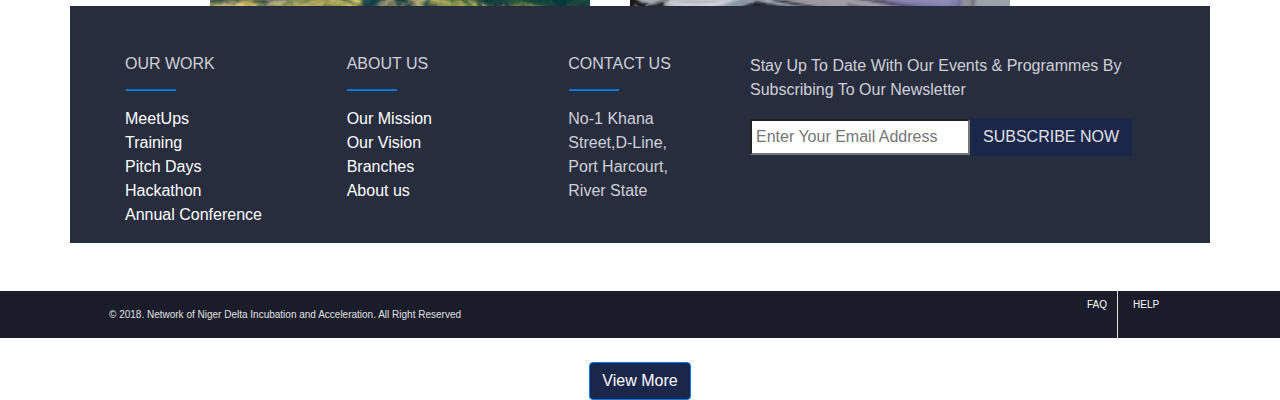
==== commit c71d53af: "fixed" ====
--- a/index.html
+++ b/index.html
@@ -22,7 +22,7 @@
     <section id="header">
             <nav class="navbar navbar-expand-lg navbar-light mt-2 mb-2">
                 <div class="container">
-                    <a class="navbar-brand" href="index.html"><img class="img-fluid" src="img/NONDIA Logo.png" width="40"></a>
+                    <a class="navbar-brand" href="index.html"><img class="img-fluid" src="img/NONDIA Logo.png" width="65"></a>
                     <button class="navbar-toggler" type="button" data-toggle="collapse" data-target="#navbarSupportedContent" aria-controls="navbarSupportedContent" aria-expanded="false" aria-label="Toggle navigation">
                       <span class="navbar-toggler-icon"></span>
                     </button>
@@ -30,7 +30,7 @@
                     <div class="collapse navbar-collapse" id="navbarSupportedContent">
                       <ul class="navbar-nav ml-auto">
                         <li class="nav-item active ">
-                          <a class="nav-link mr-4" href="#">Home <span class="sr-only">(current)</span></a>
+                          <a class="nav-link mr-4" href="index.html">Home <span class="sr-only">(current)</span></a>
                         </li>
                         <li class="nav-item">
                           <a class="nav-link mr-4" href="#">About</a>
@@ -40,7 +40,7 @@
                             Directory
                           </a>
                           <div class="dropdown-menu" aria-labelledby="navbarDropdown">
-                              <a class="dropdown-item" href="#">All</a>
+                              <a class="dropdown-item" href="dirlisting.html">All</a>
                             <a class="dropdown-item" href="#">Communities</a>
                             <a class="dropdown-item" href="#">Start-Ups</a>
                             <a class="dropdown-item" href="#">Hubs</a>
@@ -326,12 +326,8 @@
               </div>
          </div>   
          <div class="col-md-2"></div> 
-    </div><br>
-    <center><a href="#" type="button" class="btn btn-primary btn-view d-md-inline d-block" role="button">View More</a></center>
-      </div> 
-</section>
- 
-<section id="footer">
+         
+ <section id="footer">
    <div class="container-fluid container pt-5">
      <div class="row">
        <div class="col-md-7 d-md-inline d-none">
@@ -396,6 +392,12 @@
             </div>
         </div>
 </section>
+    </div><br>
+    <center><a href="#" type="button" class="btn btn-primary btn-view d-md-inline d-block" role="button">View More</a></center>
+      </div> 
+</section>
+ 
+
 
 
 
--- a/css/main.css
+++ b/css/main.css
@@ -7,8 +7,78 @@
     width: 100%;
     opacity: 0.33; */
 }
+/* contact section */
+#contact{
+    background-image: url('../img/contact.png');
+    background-size:cover;
+    width:100%;
+    background-attachment: fixed;
+        background-position: center;
+        background-repeat: no-repeat;
+        background-size: cover;
+        background-blend-mode:darken;
+}
+.overlay{
+    background: rgba(27, 38, 75, 0.7);
+    width: 100%;
+    height: 100%;
+    position: relative;
+}
+.contact{
+    padding: 200px 0px;
+    text-align: center;
+    color: #fff;
+}
+ .white{
+    background: #fff;
+   
+}
+.blue{
+    background: #1B264B;
+    color: white;
+   
+
+} 
+
+.bot{
+    padding-top: 200px;
+    bottom: 0;
+    color: white;
+}
+.si{
+    list-style: none;
+    display: inline-block;
+}
+.font{
+    display: inline-block;
+    padding: 20px;
+}
+.h{
+    font-size: 17px;
+    margin-left: 35px;
+}
+#address{
+    background: #fff;
+}
+.box{
+    /* padding: 10px 0px; */
+    position: relative;
+    top: -75px;
+
+}
+.con{
+    box-shadow: 0px 5px 5px #E0E0E0;
+
+}
+.btn-sendd{
+    background: #1B264B;
+    color: white;
+}
+
+
+
 .hero-text-1{
-    font-size: 14px;
+    font-size: 12px;
 }
 .btn-register{
     background-color: #1B264B !important;
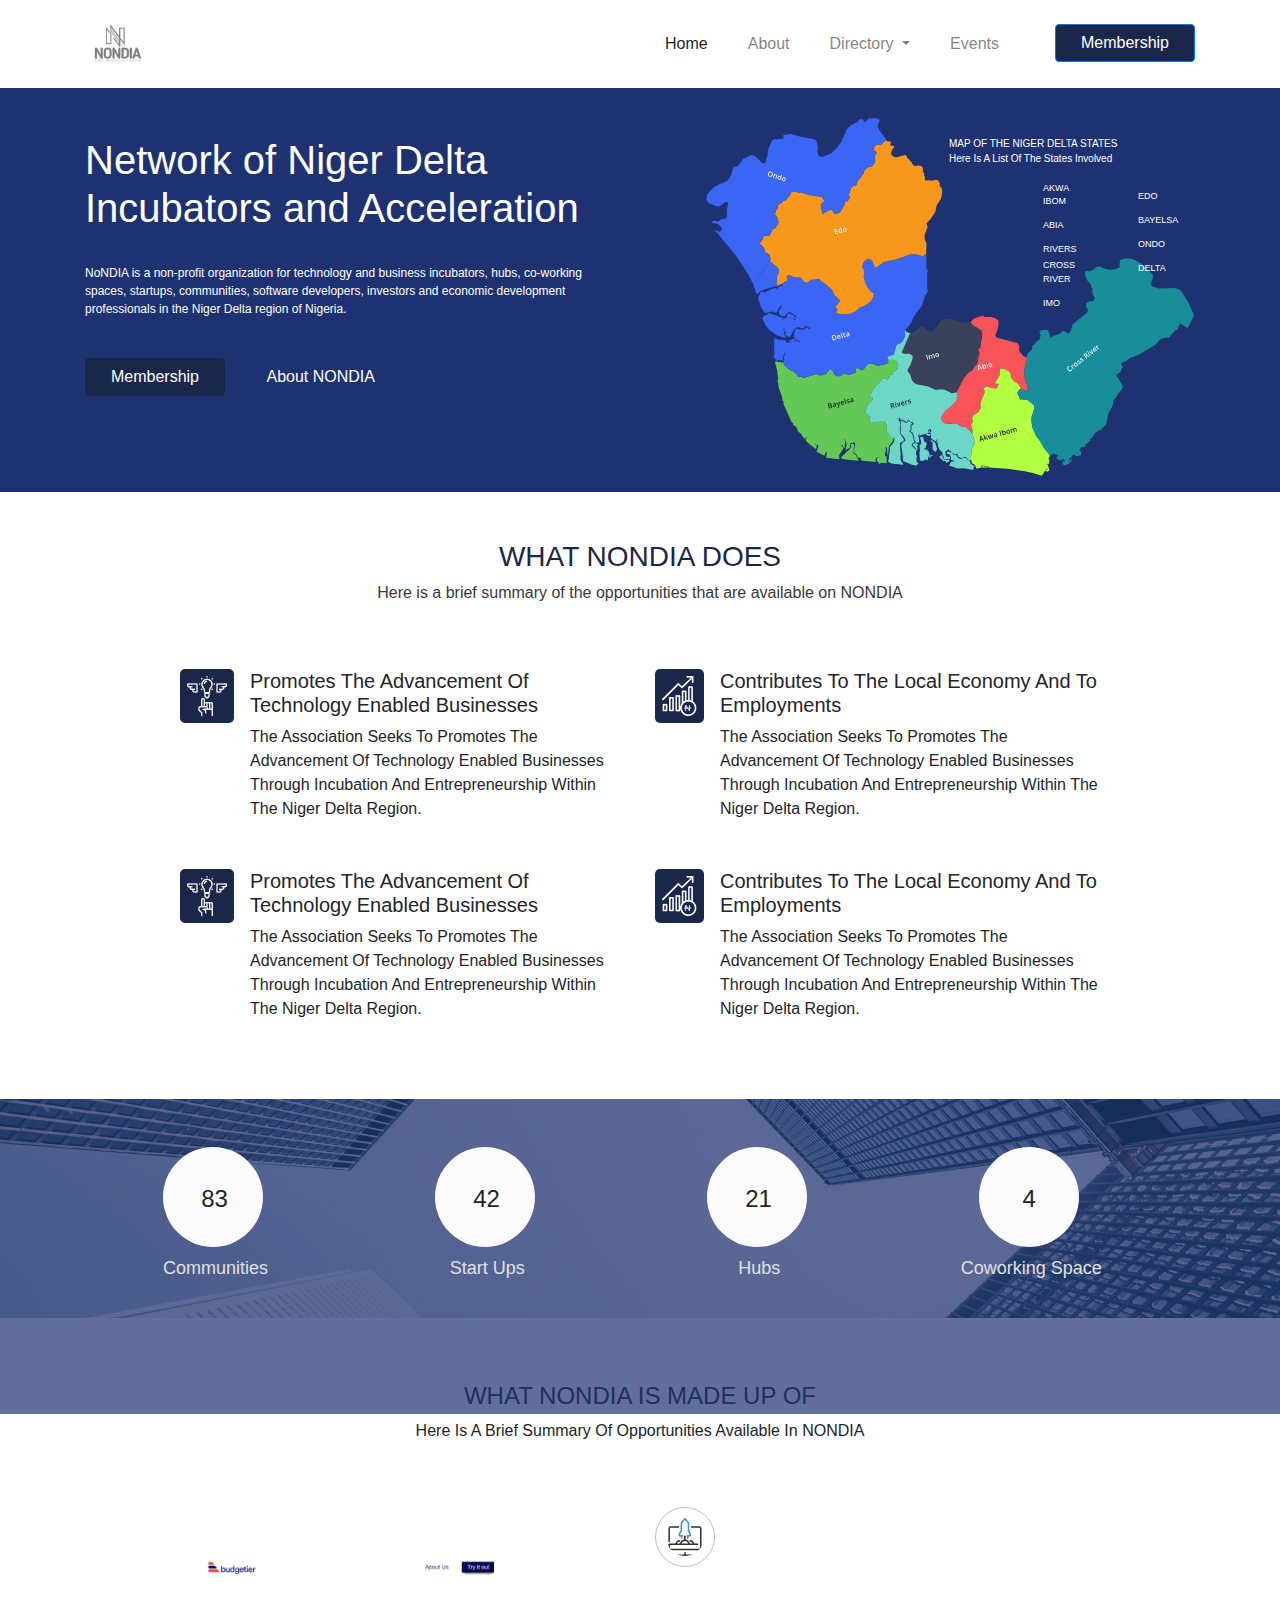
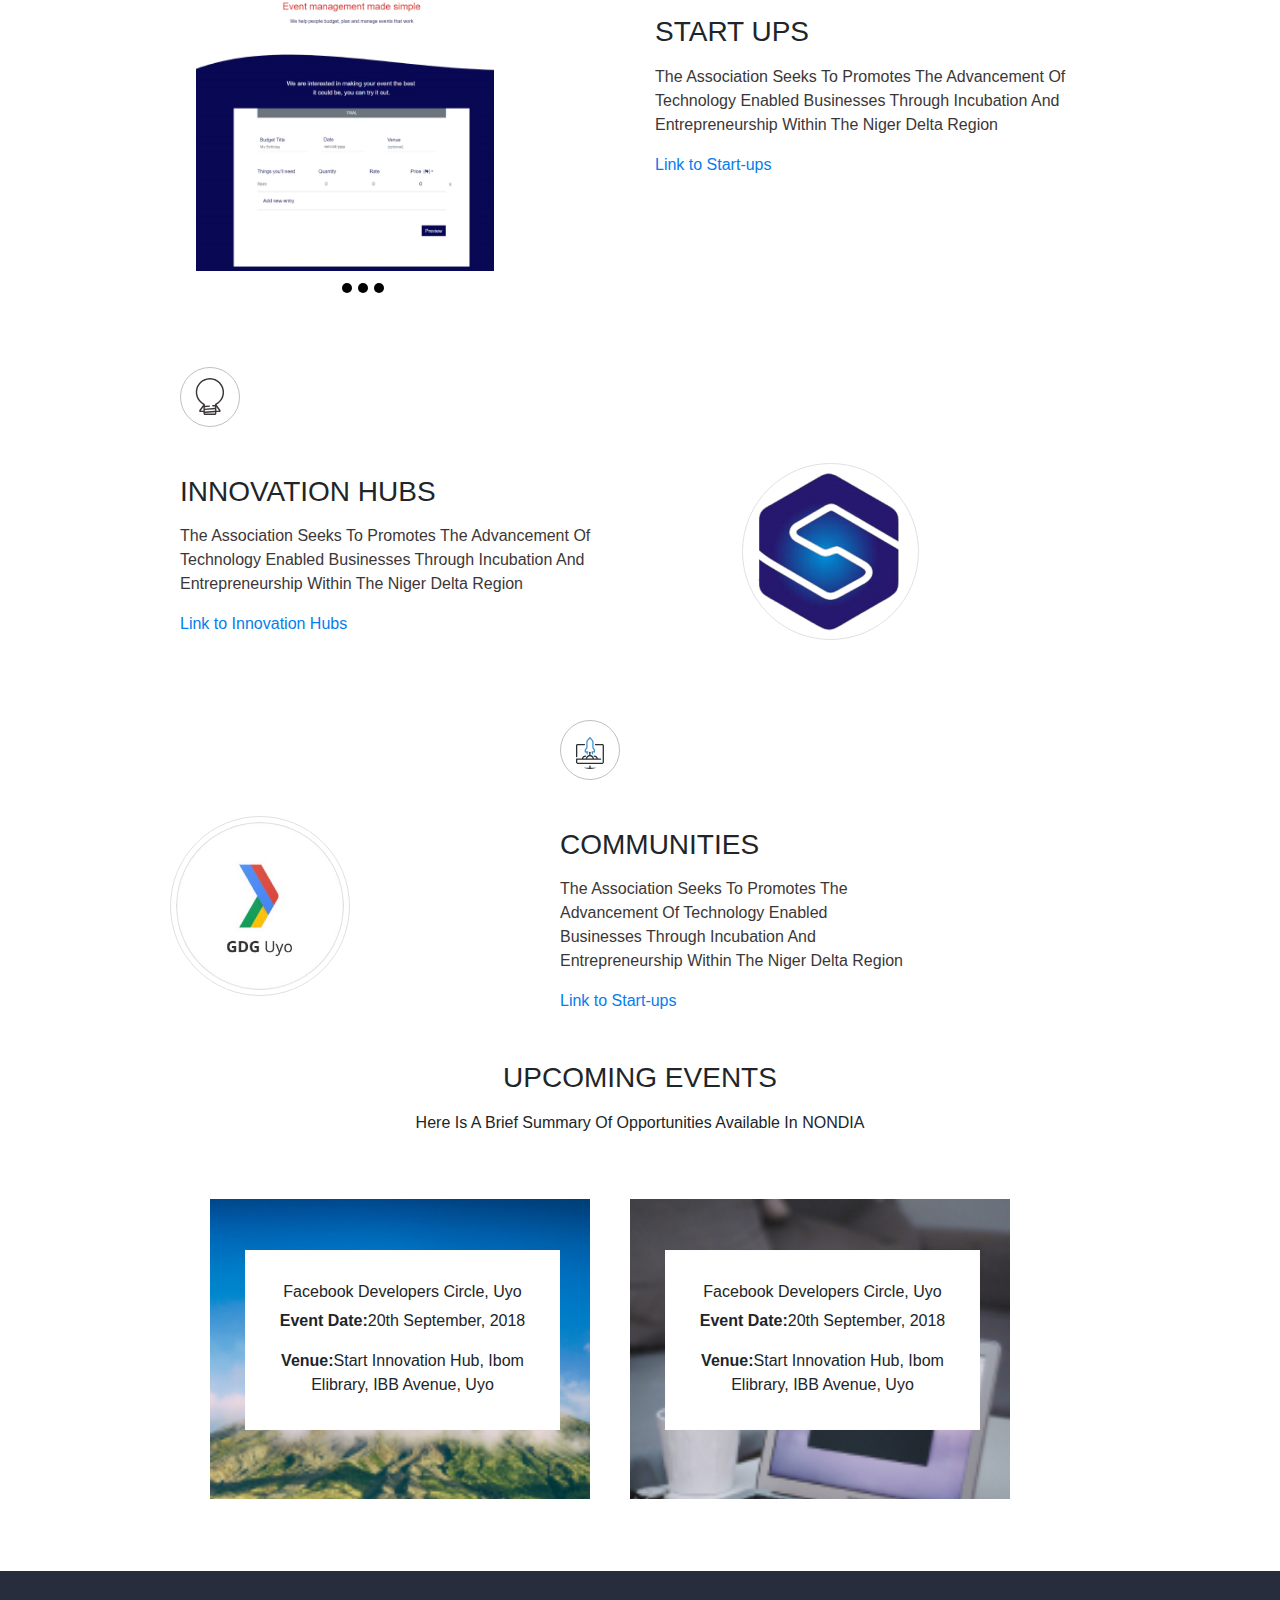
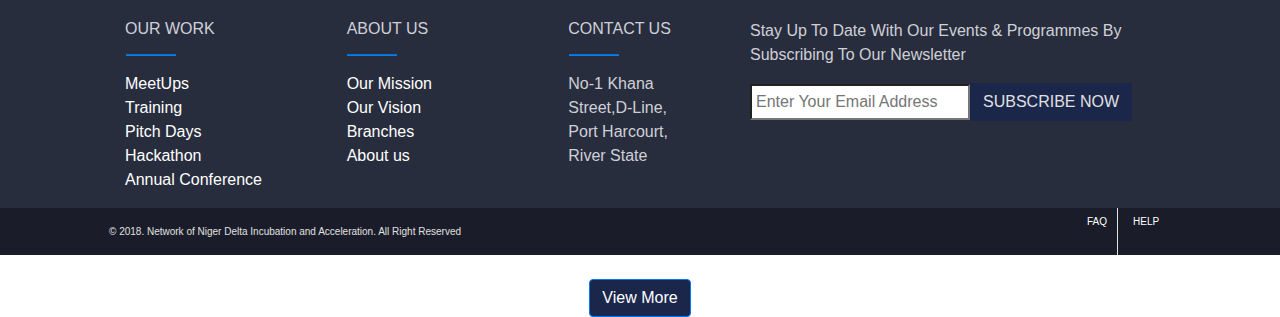
==== commit 20be5273: "fixed" ====
--- a/index.html
+++ b/index.html
@@ -33,14 +33,14 @@
                           <a class="nav-link mr-4" href="index.html">Home <span class="sr-only">(current)</span></a>
                         </li>
                         <li class="nav-item">
-                          <a class="nav-link mr-4" href="#">About</a>
+                          <a class="nav-link mr-4" href="about.html">About</a>
                         </li>
                         <li class="nav-item dropdown">
-                          <a class="nav-link dropdown-toggle mr-4" href="#" id="navbarDropdown" role="button" data-toggle="dropdown" aria-haspopup="true" aria-expanded="false">
+                          <a class="nav-link dropdown-toggle mr-4" href="directory.html" id="navbarDropdown" role="button" data-toggle="dropdown" aria-haspopup="true" aria-expanded="false">
                             Directory
                           </a>
                           <div class="dropdown-menu" aria-labelledby="navbarDropdown">
-                              <a class="dropdown-item" href="dirlisting.html">All</a>
+                              <a class="dropdown-item" href="directory.html">All</a>
                             <a class="dropdown-item" href="#">Communities</a>
                             <a class="dropdown-item" href="#">Start-Ups</a>
                             <a class="dropdown-item" href="#">Hubs</a>
@@ -118,22 +118,56 @@
             <div class="row">
               <div class="col-md-1"></div>
                 <div class="col-md-5">
-                  <img class="img-fluid what-promote " width="40" src="img/promote.png">
+                    <div class="media">
+                        <img class="mr-3 img-fluid what-promote" src="img/promote.png" alt="Generic placeholder image">
+                        <div class="media-body">
+                          <h5 class="mt-0">Promotes The Advancement Of Technology Enabled Businesses</h5>
+                          The Association Seeks To Promotes The Advancement Of Technology Enabled Businesses Through Incubation And Entrepreneurship Within The Niger Delta Region.
+                        </div>
+                      </div>
+                    <!-- <div class="media">
+                    
+                        <img class="img-fluid what-promote mr-3" width="40" src="img/promote.png">
+                        <div class="media-body">
+                            <h4 class="pt-4 what-h3 mt-0">Promotes The Advancement Of Technology Enabled Businesses</h4>
+                            <p class="pt-2 pb-3 what-p">The Association Seeks To Promotes The Advancement Of Technology Enabled Businesses Through Incubation And Entrepreneurship Within The Niger Delta Region</p>
+                          </div>
+                      </div> -->
+                  <!-- <img class="img-fluid what-promote " width="40" src="img/promote.png">
                     <h4 class="pt-4 what-h3">Promotes The Advancement Of Technology Enabled Businesses</h4>
-                    <p class="pt-2 pb-3 what-p">The Association Seeks To Promotes The Advancement Of Technology Enabled Businesses Through Incubation And Entrepreneurship Within The Niger Delta Region</p>
-
-                    <img class="img-fluid what-promote" width="40" src="img/promote.png">
-                    <h4 class="pt-4 what-h3">Promotes The Advancement Of Technology Enabled Businesses</h4>
-                    <p class="pt- what-p">The Association Seeks To Promotes The Advancement Of Technology Enabled Businesses Through Incubation And Entrepreneurship Within The Niger Delta Region</p>
+                    <p class="pt-2 pb-3 what-p">The Association Seeks To Promotes The Advancement Of Technology Enabled Businesses Through Incubation And Entrepreneurship Within The Niger Delta Region</p> -->
+                    <div class="media pt-5">
+                        <img class="mr-3 img-fluid what-promote" src="img/promote.png" alt="Generic placeholder image">
+                        <div class="media-body">
+                          <h5 class="mt-0">Promotes The Advancement Of Technology Enabled Businesses</h5>
+                          The Association Seeks To Promotes The Advancement Of Technology Enabled Businesses Through Incubation And Entrepreneurship Within The Niger Delta Region.
+                        </div>
+                      </div>
+                    
                 </div>
                  <div class="col-md-5">
+                    <div class="media  ">
+                        <img class="mr-3 img-fluid what-promote" src="img/profits.png" alt="Generic placeholder image">
+                        <div class="media-body">
+                          <h5 class="mt-0">Contributes To The Local Economy And To Employments</h5>
+                          The Association Seeks To Promotes The Advancement Of Technology Enabled Businesses Through Incubation And Entrepreneurship Within The Niger Delta Region.
+                        </div>
+                      </div>
+                      <div class="media pt-5">
+                          <img class="mr-3 img-fluid what-promote" src="img/profits.png" alt="Generic placeholder image">
+                          <div class="media-body">
+                            <h5 class="mt-0">Contributes To The Local Economy And To Employments</h5>
+                            The Association Seeks To Promotes The Advancement Of Technology Enabled Businesses Through Incubation And Entrepreneurship Within The Niger Delta Region.
+                          </div>
+                         </div> 
+                      <!-- </div>
                     <img class="img-fluid what-promote" width="40" src="img/profits.png">
                     <h4 class="pt-4 what-h4">Contributes To The Local Economy And To Employments</h4>
                     <p class="pt-2 pb-3 what-p">The Association Seeks To Promotes The Advancement Of Technology Enabled Businesses Through Incubation And Entrepreneurship Within The Niger Delta Region</p>
 
                     <img class="img-fluid what-promote" width="40" src="img/profits.png">
                     <h4 class="pt-3 what-h4">Contributes To The Local Economy And To Employments</h4>
-                    <p class="pt- what-p">The Association Seeks To Promotes The Advancement Of Technology Enabled Businesses Through Incubation And Entrepreneurship Within The Niger Delta Region</p>
+                    <p class="pt- what-p">The Association Seeks To Promotes The Advancement Of Technology Enabled Businesses Through Incubation And Entrepreneurship Within The Niger Delta Region</p> -->
 
                  </div>
                  <div class="col-md-1"></div>
@@ -141,7 +175,7 @@
           </div>
     </section> 
     <section id ="project">
-      <div class="project"></div>
+      <div class="project d-md-inline d-none"></div>
       <div class="container project-content pb-5 mb-4">
           <div class="wrapper pb-5 pt-5 mb-5">
               <div class="counter col_fourth">
@@ -309,7 +343,7 @@
     <h3 class="events-text pb-2 text-center">UPCOMING EVENTS</h3>
     <p class="event-text text-center pb-5">Here Is A Brief Summary Of Opportunities Available In NONDIA</p>
     <div class="row">
-      <div class="col-md-2"></div>
+      <div class="col-md-2 col-offset"></div>
         <div class="col-md-4 event-bg">
           <div class="event">
             <h6 class=" text-center mt-2 pt-2">Facebook Developers Circle, Uyo</h6>
@@ -326,8 +360,11 @@
               </div>
          </div>   
          <div class="col-md-2"></div> 
-         
- <section id="footer">
+    </div><br>
+      </div> 
+</section>
+ 
+<section id="footer">
    <div class="container-fluid container pt-5">
      <div class="row">
        <div class="col-md-7 d-md-inline d-none">
@@ -335,7 +372,7 @@
            <div class="col-md-4 col-6">
               <ul>
                 <h4 class="footer-text">OUR WORK</h4>
-                <hr>
+                <hr class="hr">
                 <li><a href="#" class="text-white">MeetUps</a></li>
                 <li><a href="#" class="text-white">Training</a></li>
                 <li><a href="#" class="text-white">Pitch Days</a></li>
@@ -346,7 +383,7 @@
             <div class="col-md-4 col-6">
                 <ul>
                     <h4 class="footer-text">ABOUT US</h4>
-                    <hr>
+                    <hr class="hr">
                     <li><a href="#" class="text-white">Our Mission</a></li>
                     <li><a href="#" class="text-white">Our Vision</a></li>
                     <li><a href="#" class="text-white">Branches</a></li>
@@ -357,7 +394,7 @@
              <div class="col-md-4 col-6">
                 <ul>
                     <h4 class="footer-text">CONTACT US</h4>
-                    <hr>
+                    <hr class="hr">
                     <li>No-1 Khana Street,D-Line,<br>Port Harcourt,<br> River State</li>
                  </ul>
                 </div>
--- a/css/main.css
+++ b/css/main.css
@@ -323,6 +323,74 @@
 .light.active:hover{
     background-color:#1B264B !important;
 } */
+/* about section */
+#about{
+    background: linear-gradient(rgba(27, 38, 75, 0.7), rgba(27, 38, 75, 0.7)), url('../img/about-hero.png') no-repeat fixed;
+    background-size: cover;
+    height: 400px;
+}
+.about-h4 {
+    padding-top:90px !important;
+    font-size:45px;
+}
+
+.text-about{
+    font-size:16px;
+}
+.about-hr{
+    width:14%;
+    background-color: #C4C4C4;
+    height: 1%;
+    position: relative;
+    left:-43%;
+}
+.h3-about{
+    color:#1B264B;
+}
+ 
+.text-about-p{
+    color:#3C3737;
+}
+.mission-icons{
+    display: inline-block;
+    list-style: none;
+    margin-right:50px;
+}
+.mission-text{
+    margin-left:-20px;
+}
+.mission-icon{
+    box-shadow:2px 2px 5px 2px rgb(197, 197, 197);
+    width: 82%;  
+}
+.vision-hr{
+    width:12%;
+    background-color: #C4C4C4;
+    height: 5%;
+    align-content: center;
+    position: relative;
+    right:43%;
+}
+.vision-icons{
+    list-style: none;
+    display: inline-block;
+}
+.vision-icon{
+    box-shadow:2px 2px 5px 2px rgb(197, 197, 197);
+    width: 82%; 
+    margin-right:40px; 
+}
+#people{
+    background-color:rgba(196, 196, 196, 0.13);
+    padding:40px;
+}
+.people-1{
+    background-color:rgba(0, 0, 0, 0.25) !important;
+}
+
+
+
+
 #footer{
     background-color: #282D3E;
     color:#ffffff;
@@ -335,7 +403,7 @@
     list-style: none;
 
 }
-hr{
+.hr{
     position: relative;
     right:50px;
     width: 50px;
@@ -390,7 +458,7 @@
     .mem{
          font-size:26px;
      }
-     .what-promote, .made-img{ 
+       .made-img{ 
          position: relative;
          left:43%;
          
@@ -436,7 +504,7 @@
          padding-top:35px;
      }
      .project{
-         height: 4%;
+         height:5%;
      }
      .count-text{
          font-size: 12px;
@@ -447,8 +515,60 @@
      .btn-subscribe{
         margin-top:12px;
      }
+
+     .mission-icons{
+         margin-right:20px;
+         align-content: center;
+     }
+     .mission-icon{
+         box-shadow: 0px 0px 0px 0px #ffffff;
+     }
+     .icon-3{
+        padding-left:9px;
+     }
+     .icon-2{
+        padding-left:9px; 
+     }
+     .vision-p{
+        text-align: center !important;
+     }
+    
+     .mission-p{
+        text-align: center;
+     }
+     
+     .h5-vision, .h5-mission, .h5-people{
+        text-align: center;
+     }
+     .about-hr{
+         position: relative;
+         left:-25%;
+         width:26%;
+     }
+     .vision-hr{
+         position: relative;
+         left:10%;
+         width:100px;
+     }
+     .pp{
+        position: relative;
+        left:1%;
+        width:100px;
+     }
+     .mission-hr{
+        position: relative;
+        left:12%;
+        width:100px;
+     }
+     .mission-text{
+         font-size: 10px;
+         margin-left:1px !important;
+     }
+
      .footer-text{
          font-size: 12px;
+         text-align: center;
+          
      }
  }
   
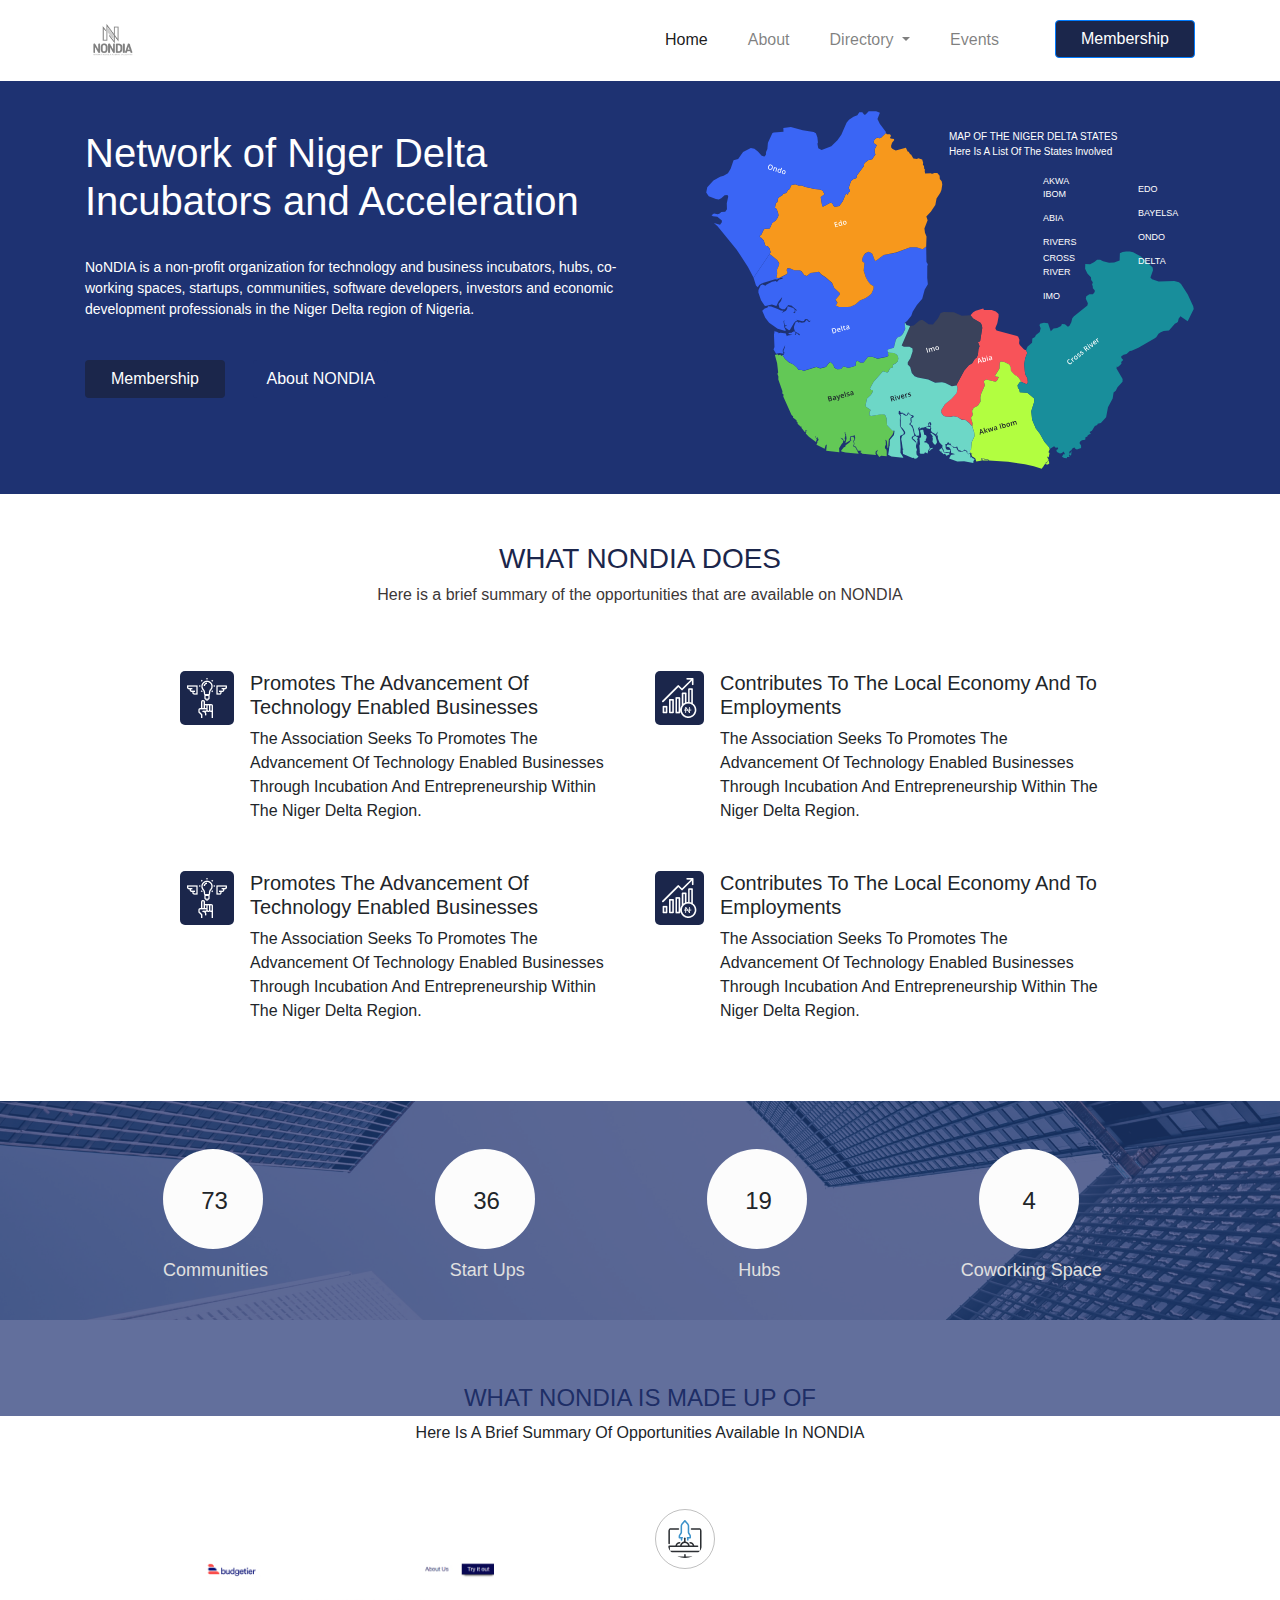
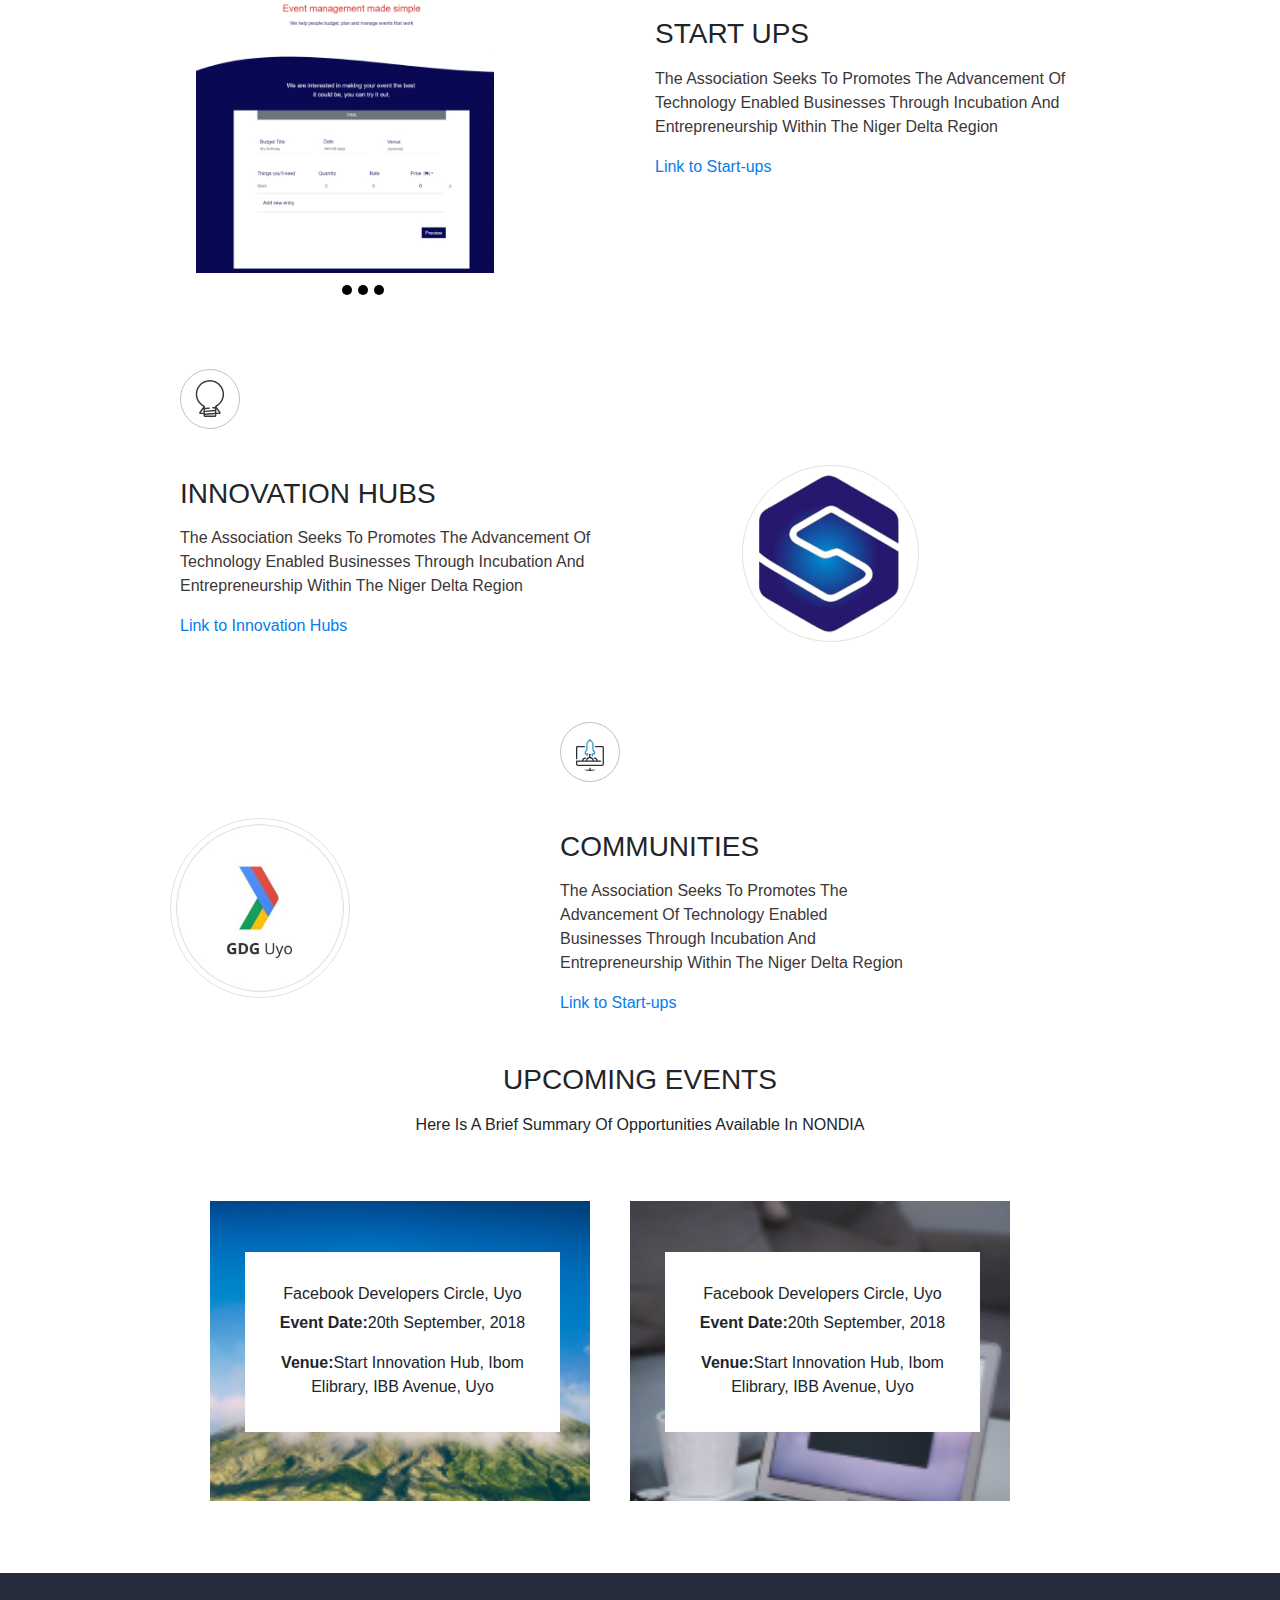
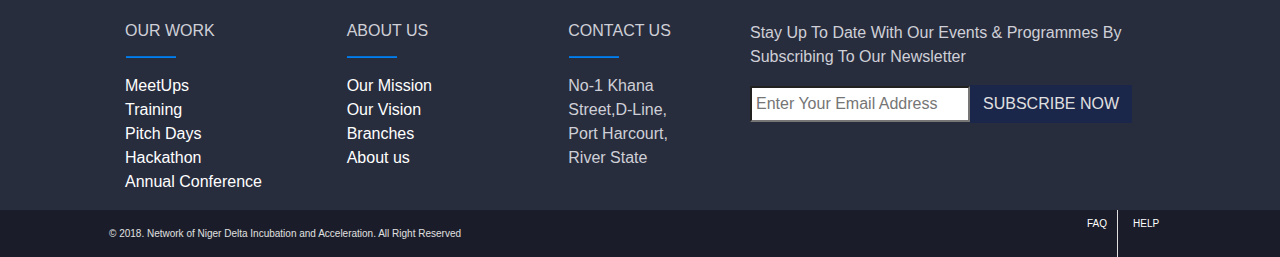
==== commit dfb07539: "fixed corrected home page and built about page" ====
--- a/index.html
+++ b/index.html
@@ -22,7 +22,7 @@
     <section id="header">
             <nav class="navbar navbar-expand-lg navbar-light mt-2 mb-2">
                 <div class="container">
-                    <a class="navbar-brand" href="index.html"><img class="img-fluid" src="img/NONDIA Logo.png" width="65"></a>
+                    <a class="navbar-brand" href="index.html"><img class="img-fluid" src="img/NONDIA Logo.png" width="55"></a>
                     <button class="navbar-toggler" type="button" data-toggle="collapse" data-target="#navbarSupportedContent" aria-controls="navbarSupportedContent" aria-expanded="false" aria-label="Toggle navigation">
                       <span class="navbar-toggler-icon"></span>
                     </button>
@@ -50,7 +50,7 @@
                           </div>
                         </li>
                         <li class="nav-item mr-5">
-                          <a class="nav-link" href="events.html">Events</a>
+                          <a class="nav-link" href="#">Events</a>
                         </li>
                         <li class="nav-item ">
                                 <a href="membership.html" type="button" class="btn btn-primary btn-register" role="button">Membership</a>
@@ -429,12 +429,6 @@
             </div>
         </div>
 </section>
-    </div><br>
-    <center><a href="#" type="button" class="btn btn-primary btn-view d-md-inline d-block" role="button">View More</a></center>
-      </div> 
-</section>
- 
-
 
 
 
--- a/css/main.css
+++ b/css/main.css
@@ -7,78 +7,8 @@
     width: 100%;
     opacity: 0.33; */
 }
-/* contact section */
-#contact{
-    background-image: url('../img/contact.png');
-    background-size:cover;
-    width:100%;
-    background-attachment: fixed;
-        background-position: center;
-        background-repeat: no-repeat;
-        background-size: cover;
-        background-blend-mode:darken;
-}
-.overlay{
-    background: rgba(27, 38, 75, 0.7);
-    width: 100%;
-    height: 100%;
-    position: relative;
-}
-.contact{
-    padding: 200px 0px;
-    text-align: center;
-    color: #fff;
-}
- .white{
-    background: #fff;
-   
-}
-.blue{
-    background: #1B264B;
-    color: white;
-   
-
-} 
-
-.bot{
-    padding-top: 200px;
-    bottom: 0;
-    color: white;
-}
-.si{
-    list-style: none;
-    display: inline-block;
-}
-.font{
-    display: inline-block;
-    padding: 20px;
-}
-.h{
-    font-size: 17px;
-    margin-left: 35px;
-}
-#address{
-    background: #fff;
-}
-.box{
-    /* padding: 10px 0px; */
-    position: relative;
-    top: -75px;
-
-}
-.con{
-    box-shadow: 0px 5px 5px #E0E0E0;
-
-}
-.btn-sendd{
-    background: #1B264B;
-    color: white;
-}
-
-
-
 .hero-text-1{
-    font-size: 12px;
+    font-size: 14px;
 }
 .btn-register{
     background-color: #1B264B !important;
@@ -327,10 +257,10 @@
 #about{
     background: linear-gradient(rgba(27, 38, 75, 0.7), rgba(27, 38, 75, 0.7)), url('../img/about-hero.png') no-repeat fixed;
     background-size: cover;
-    height: 400px;
+    height: 600px;
 }
 .about-h4 {
-    padding-top:90px !important;
+    padding-top:250px !important;
     font-size:45px;
 }
 
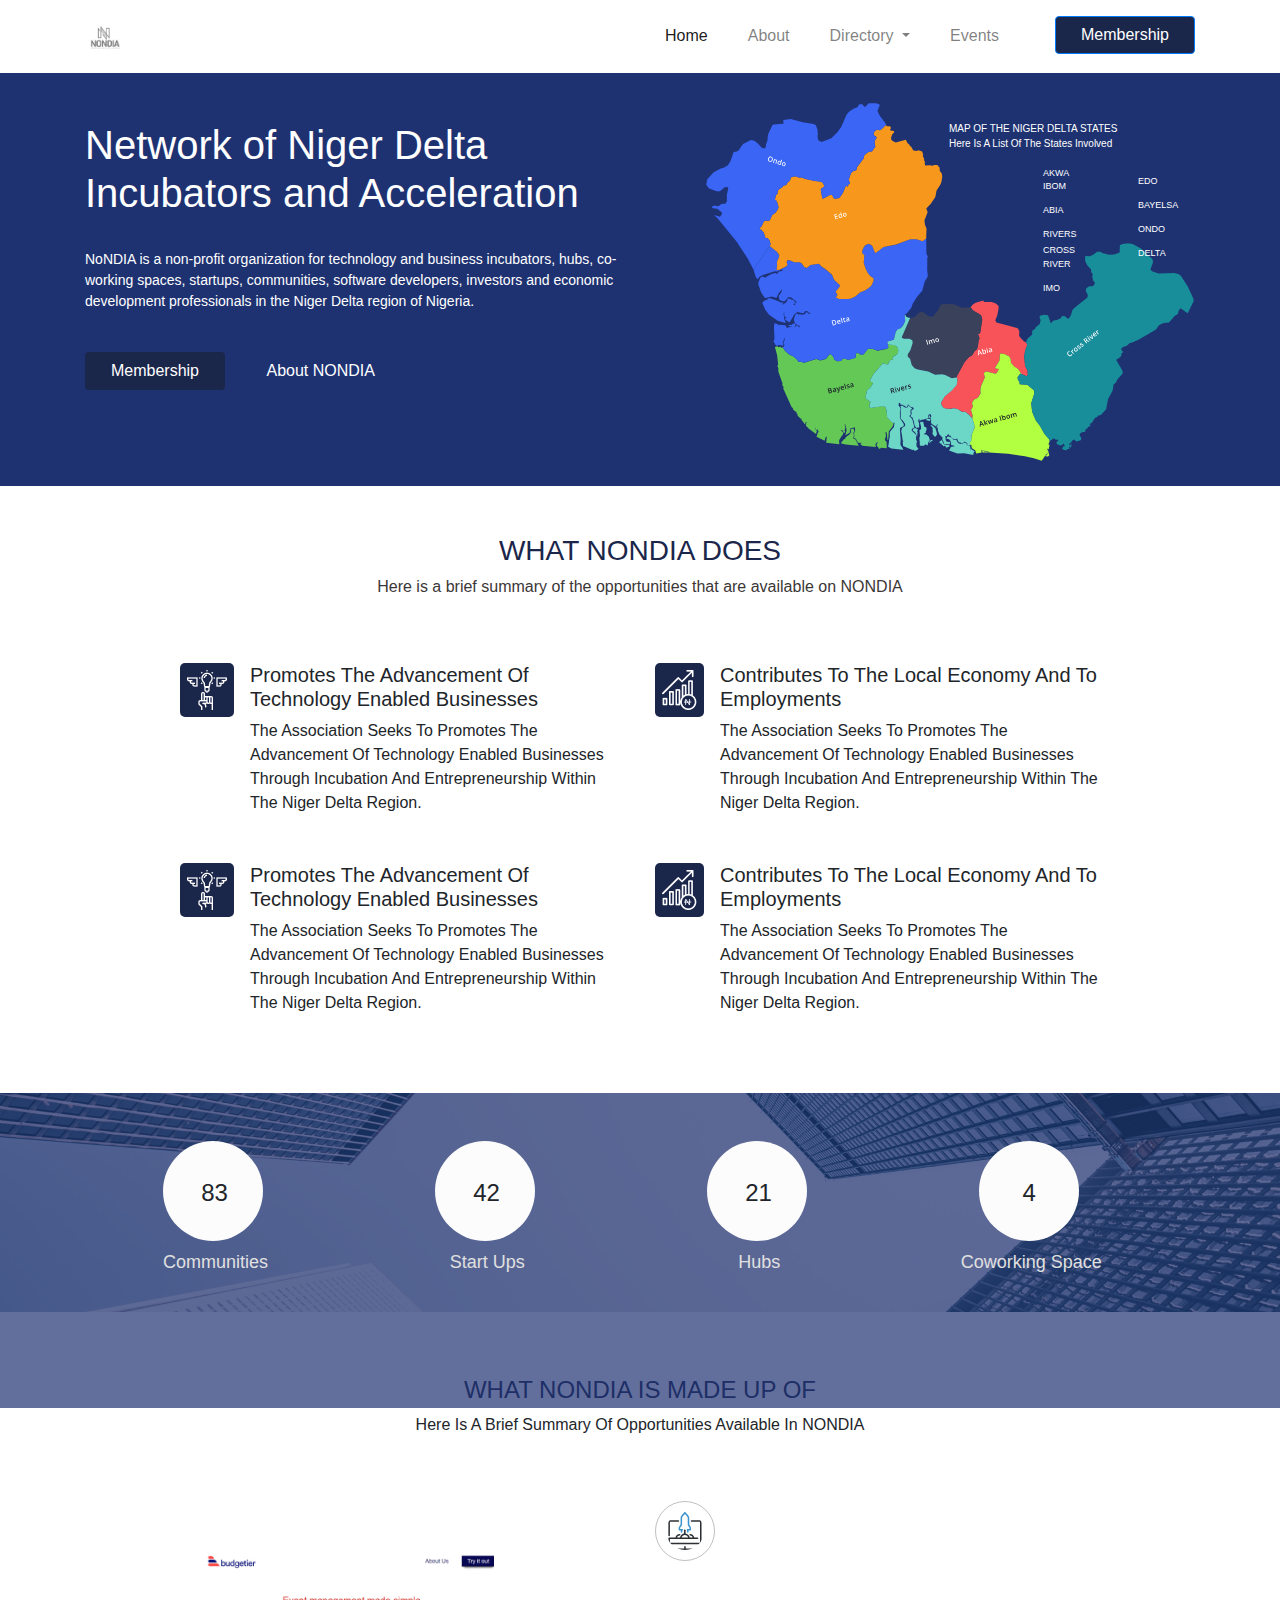
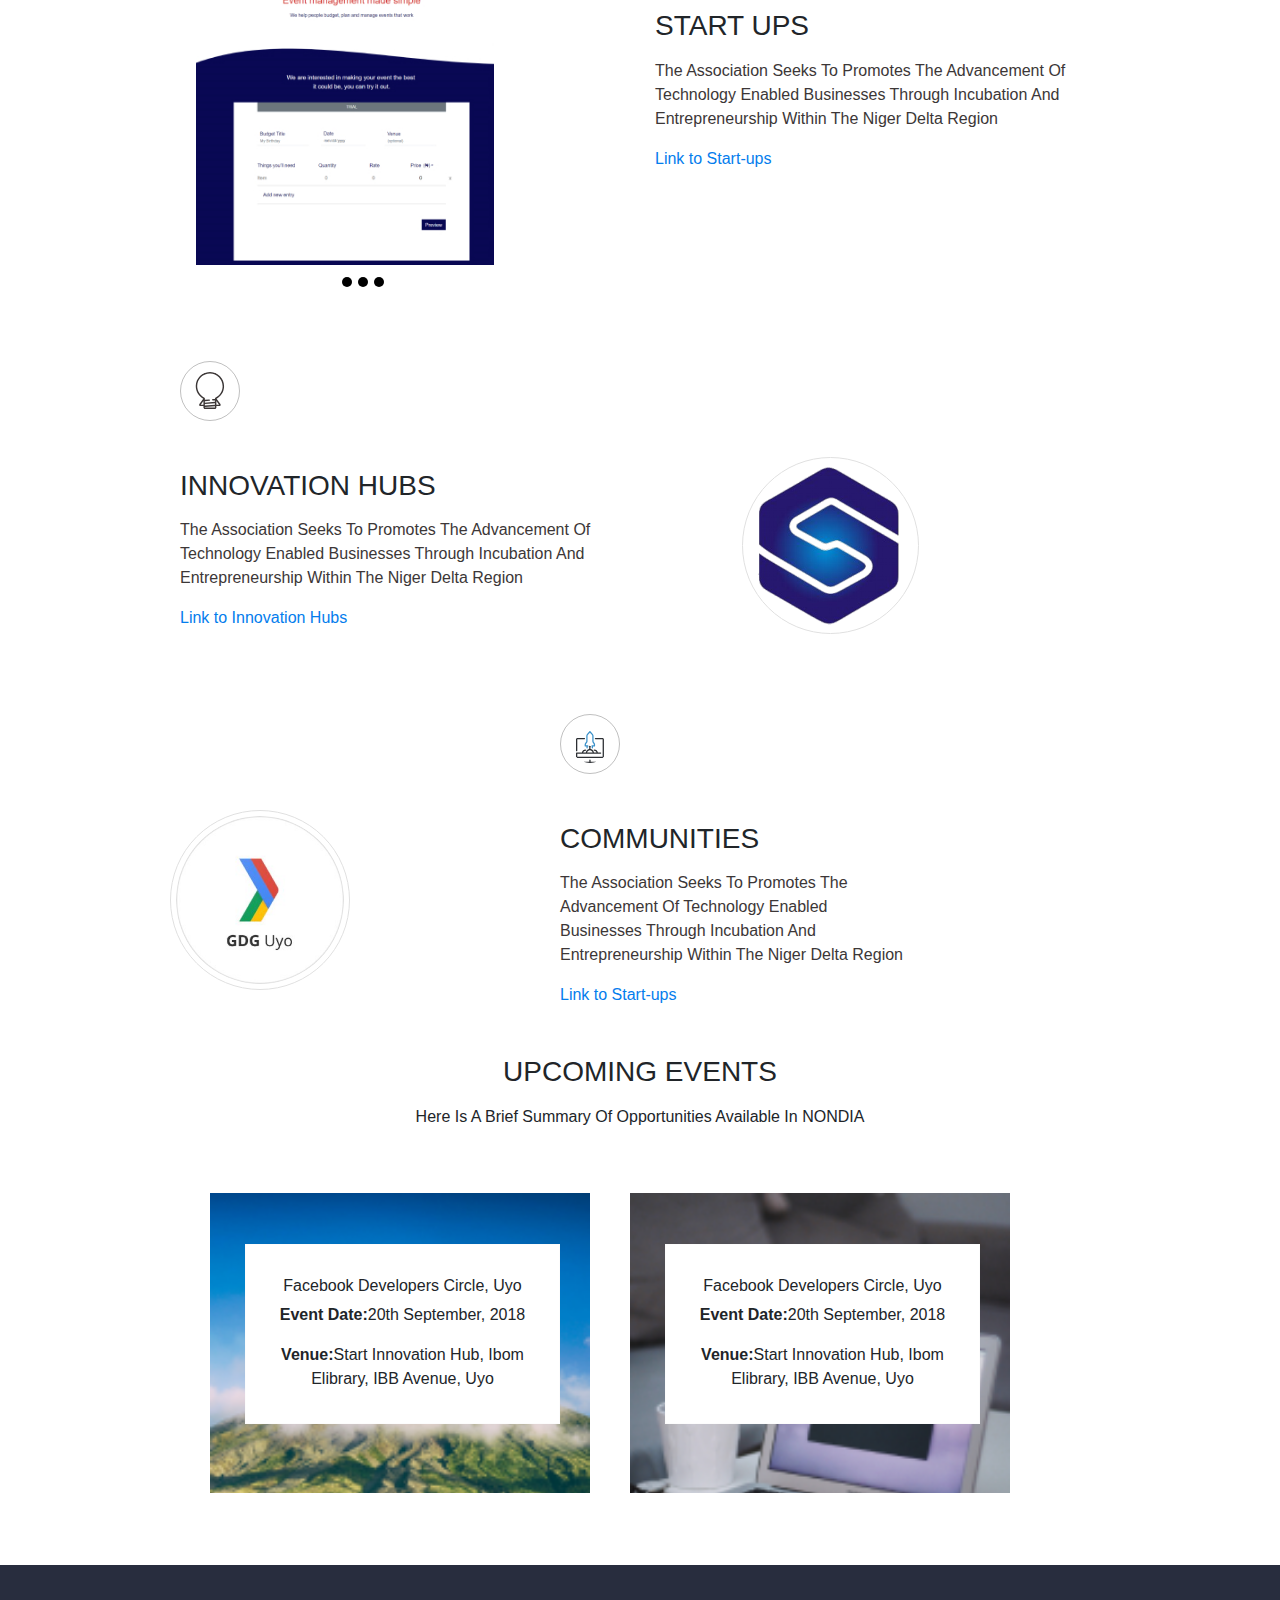
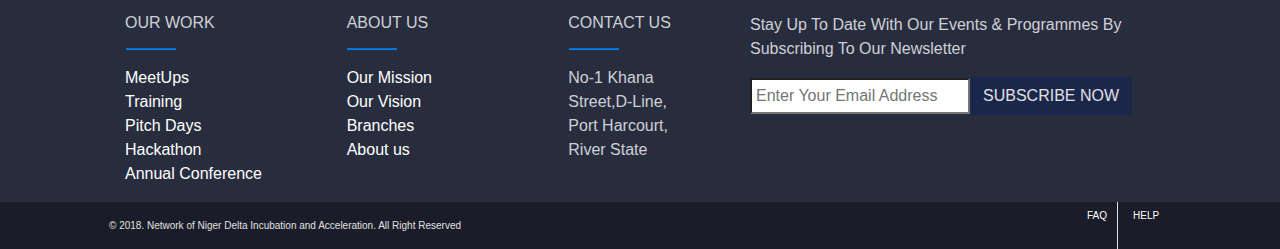
==== commit bbb3bdeb: "h" ====
--- a/index.html
+++ b/index.html
@@ -22,7 +22,7 @@
     <section id="header">
             <nav class="navbar navbar-expand-lg navbar-light mt-2 mb-2">
                 <div class="container">
-                    <a class="navbar-brand" href="index.html"><img class="img-fluid" src="img/NONDIA Logo.png" width="55"></a>
+                    <a class="navbar-brand" href="index.html"><img class="img-fluid" src="img/NONDIA Logo.png" width="40"></a>
                     <button class="navbar-toggler" type="button" data-toggle="collapse" data-target="#navbarSupportedContent" aria-controls="navbarSupportedContent" aria-expanded="false" aria-label="Toggle navigation">
                       <span class="navbar-toggler-icon"></span>
                     </button>
@@ -50,7 +50,7 @@
                           </div>
                         </li>
                         <li class="nav-item mr-5">
-                          <a class="nav-link" href="#">Events</a>
+                          <a class="nav-link" href="events.html">Events</a>
                         </li>
                         <li class="nav-item ">
                                 <a href="membership.html" type="button" class="btn btn-primary btn-register" role="button">Membership</a>
--- a/css/main.css
+++ b/css/main.css
@@ -257,10 +257,10 @@
 #about{
     background: linear-gradient(rgba(27, 38, 75, 0.7), rgba(27, 38, 75, 0.7)), url('../img/about-hero.png') no-repeat fixed;
     background-size: cover;
-    height: 600px;
+    height: 400px;
 }
 .about-h4 {
-    padding-top:250px !important;
+    padding-top:90px !important;
     font-size:45px;
 }
 
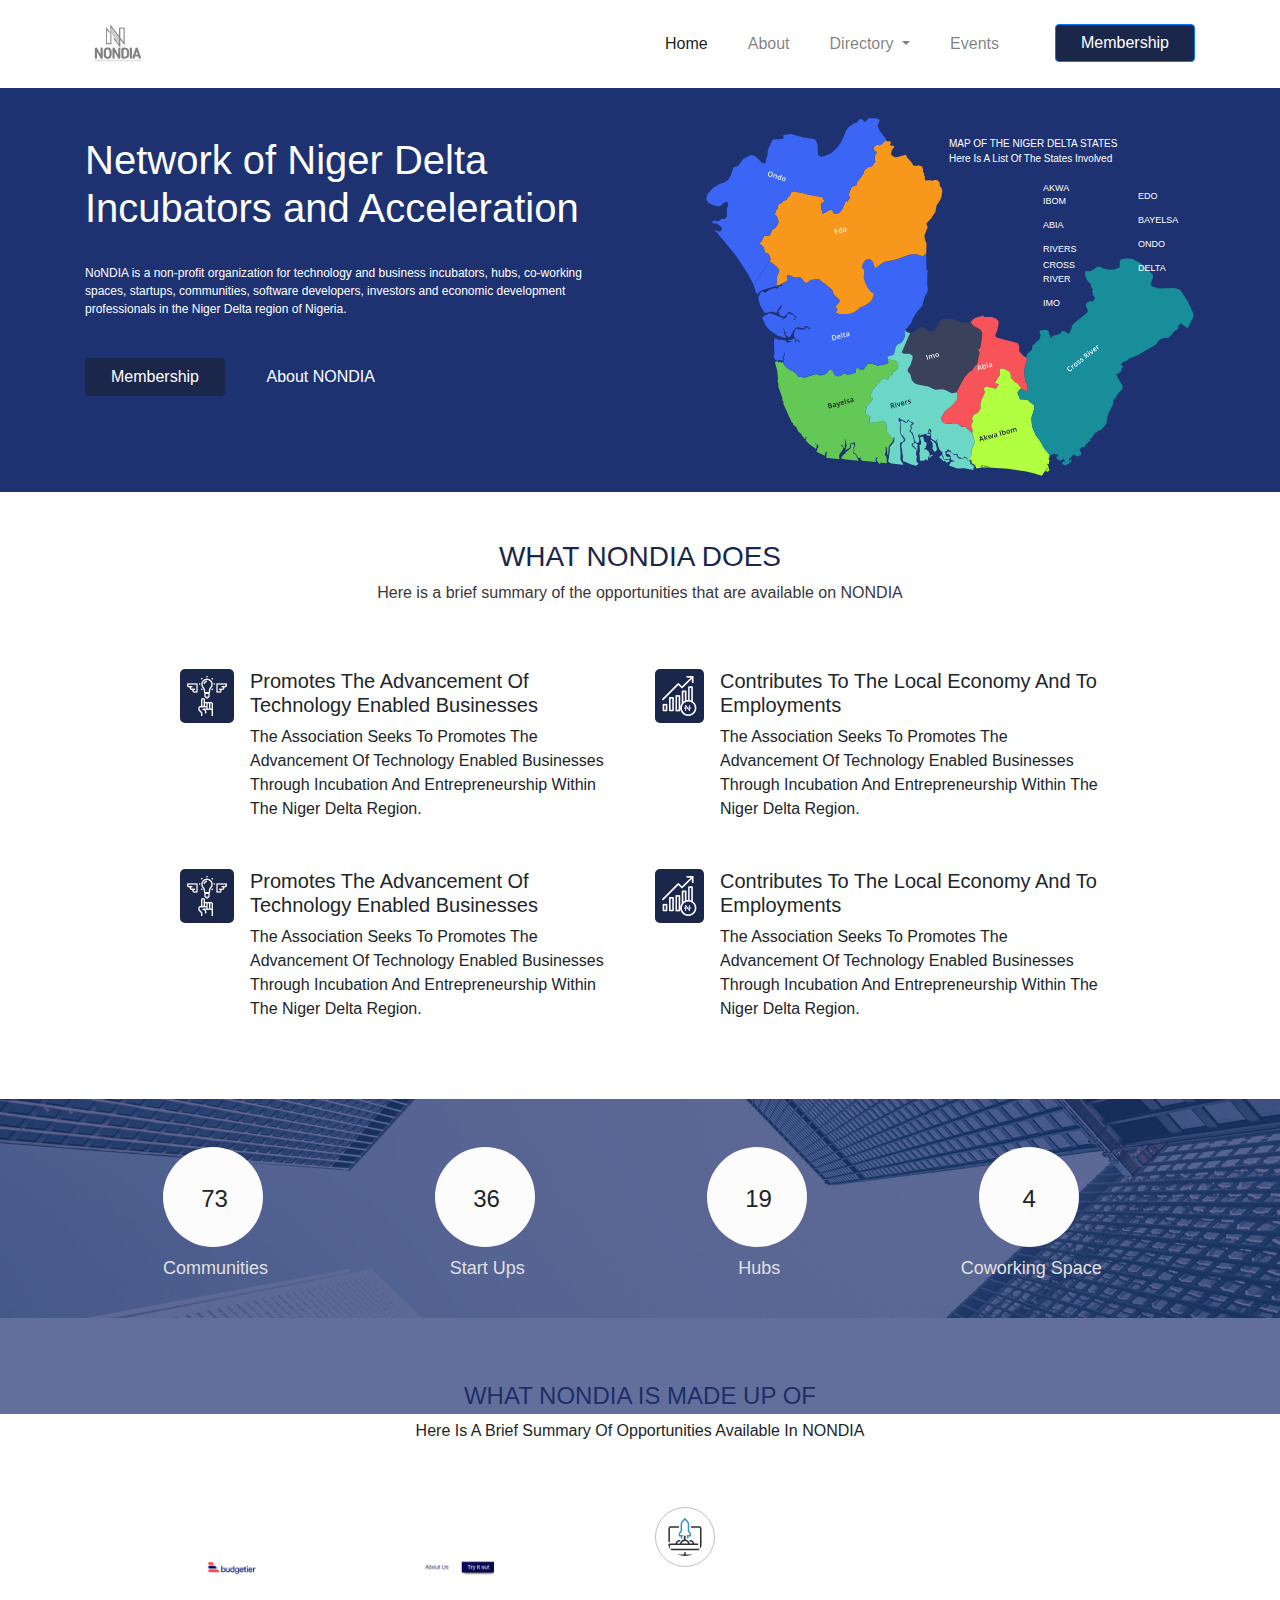
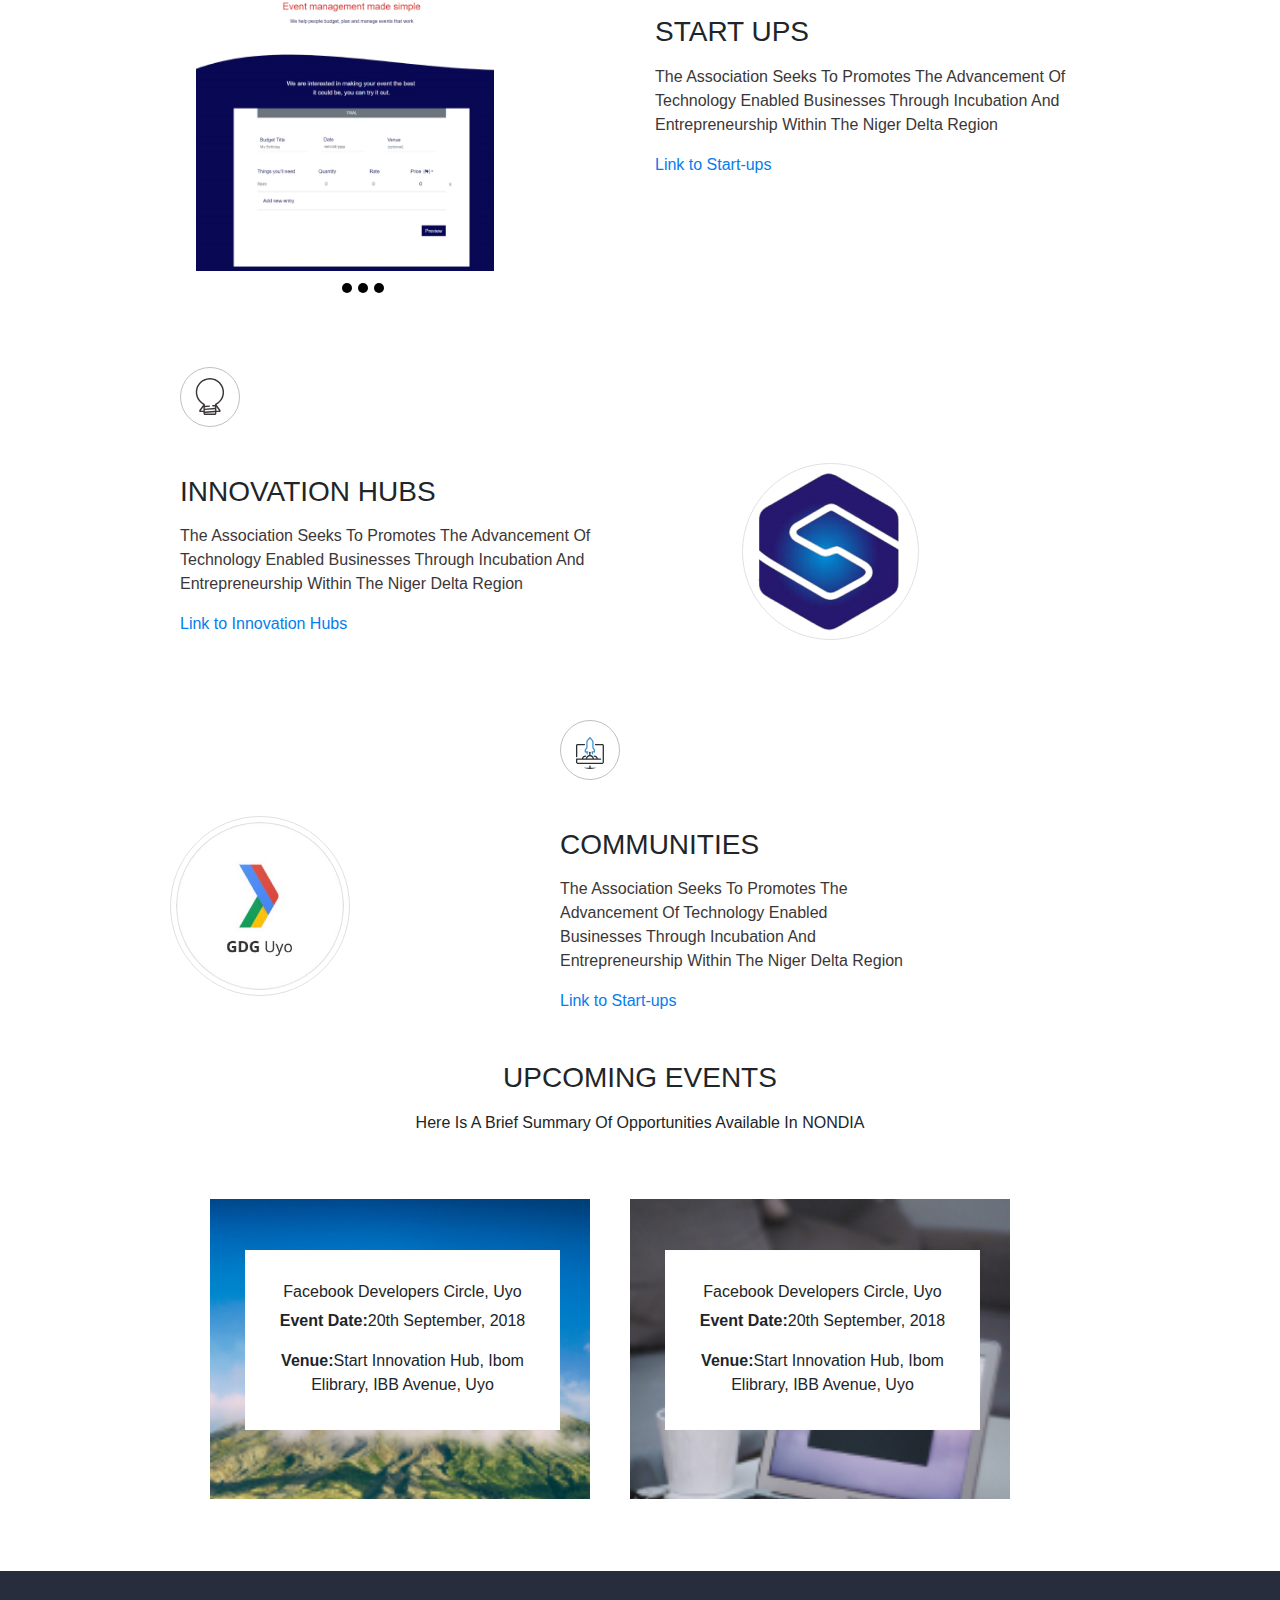
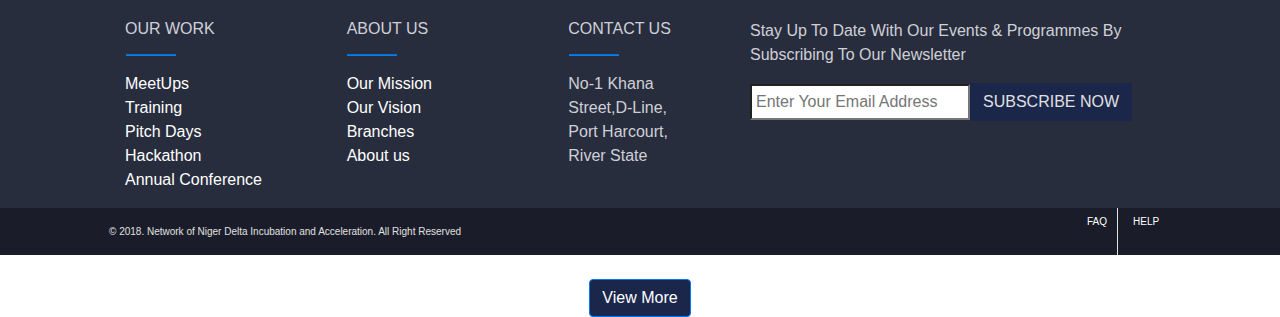
==== commit 246b79ba: "Merge https://github.com/Syfon01/NoNdia" ====
--- a/index.html
+++ b/index.html
@@ -22,7 +22,7 @@
     <section id="header">
             <nav class="navbar navbar-expand-lg navbar-light mt-2 mb-2">
                 <div class="container">
-                    <a class="navbar-brand" href="index.html"><img class="img-fluid" src="img/NONDIA Logo.png" width="40"></a>
+                    <a class="navbar-brand" href="index.html"><img class="img-fluid" src="img/NONDIA Logo.png" width="65"></a>
                     <button class="navbar-toggler" type="button" data-toggle="collapse" data-target="#navbarSupportedContent" aria-controls="navbarSupportedContent" aria-expanded="false" aria-label="Toggle navigation">
                       <span class="navbar-toggler-icon"></span>
                     </button>
@@ -429,6 +429,12 @@
             </div>
         </div>
 </section>
+    </div><br>
+    <center><a href="#" type="button" class="btn btn-primary btn-view d-md-inline d-block" role="button">View More</a></center>
+      </div> 
+</section>
+ 
+
 
 
 
--- a/css/main.css
+++ b/css/main.css
@@ -7,8 +7,78 @@
     width: 100%;
     opacity: 0.33; */
 }
+/* contact section */
+#contact{
+    background-image: url('../img/contact.png');
+    background-size:cover;
+    width:100%;
+    background-attachment: fixed;
+        background-position: center;
+        background-repeat: no-repeat;
+        background-size: cover;
+        background-blend-mode:darken;
+}
+.overlay{
+    background: rgba(27, 38, 75, 0.7);
+    width: 100%;
+    height: 100%;
+    position: relative;
+}
+.contact{
+    padding: 200px 0px;
+    text-align: center;
+    color: #fff;
+}
+ .white{
+    background: #fff;
+   
+}
+.blue{
+    background: #1B264B;
+    color: white;
+   
+
+} 
+
+.bot{
+    padding-top: 200px;
+    bottom: 0;
+    color: white;
+}
+.si{
+    list-style: none;
+    display: inline-block;
+}
+.font{
+    display: inline-block;
+    padding: 20px;
+}
+.h{
+    font-size: 17px;
+    margin-left: 35px;
+}
+#address{
+    background: #fff;
+}
+.box{
+    /* padding: 10px 0px; */
+    position: relative;
+    top: -75px;
+
+}
+.con{
+    box-shadow: 0px 5px 5px #E0E0E0;
+
+}
+.btn-sendd{
+    background: #1B264B;
+    color: white;
+}
+
+
+
 .hero-text-1{
-    font-size: 14px;
+    font-size: 12px;
 }
 .btn-register{
     background-color: #1B264B !important;
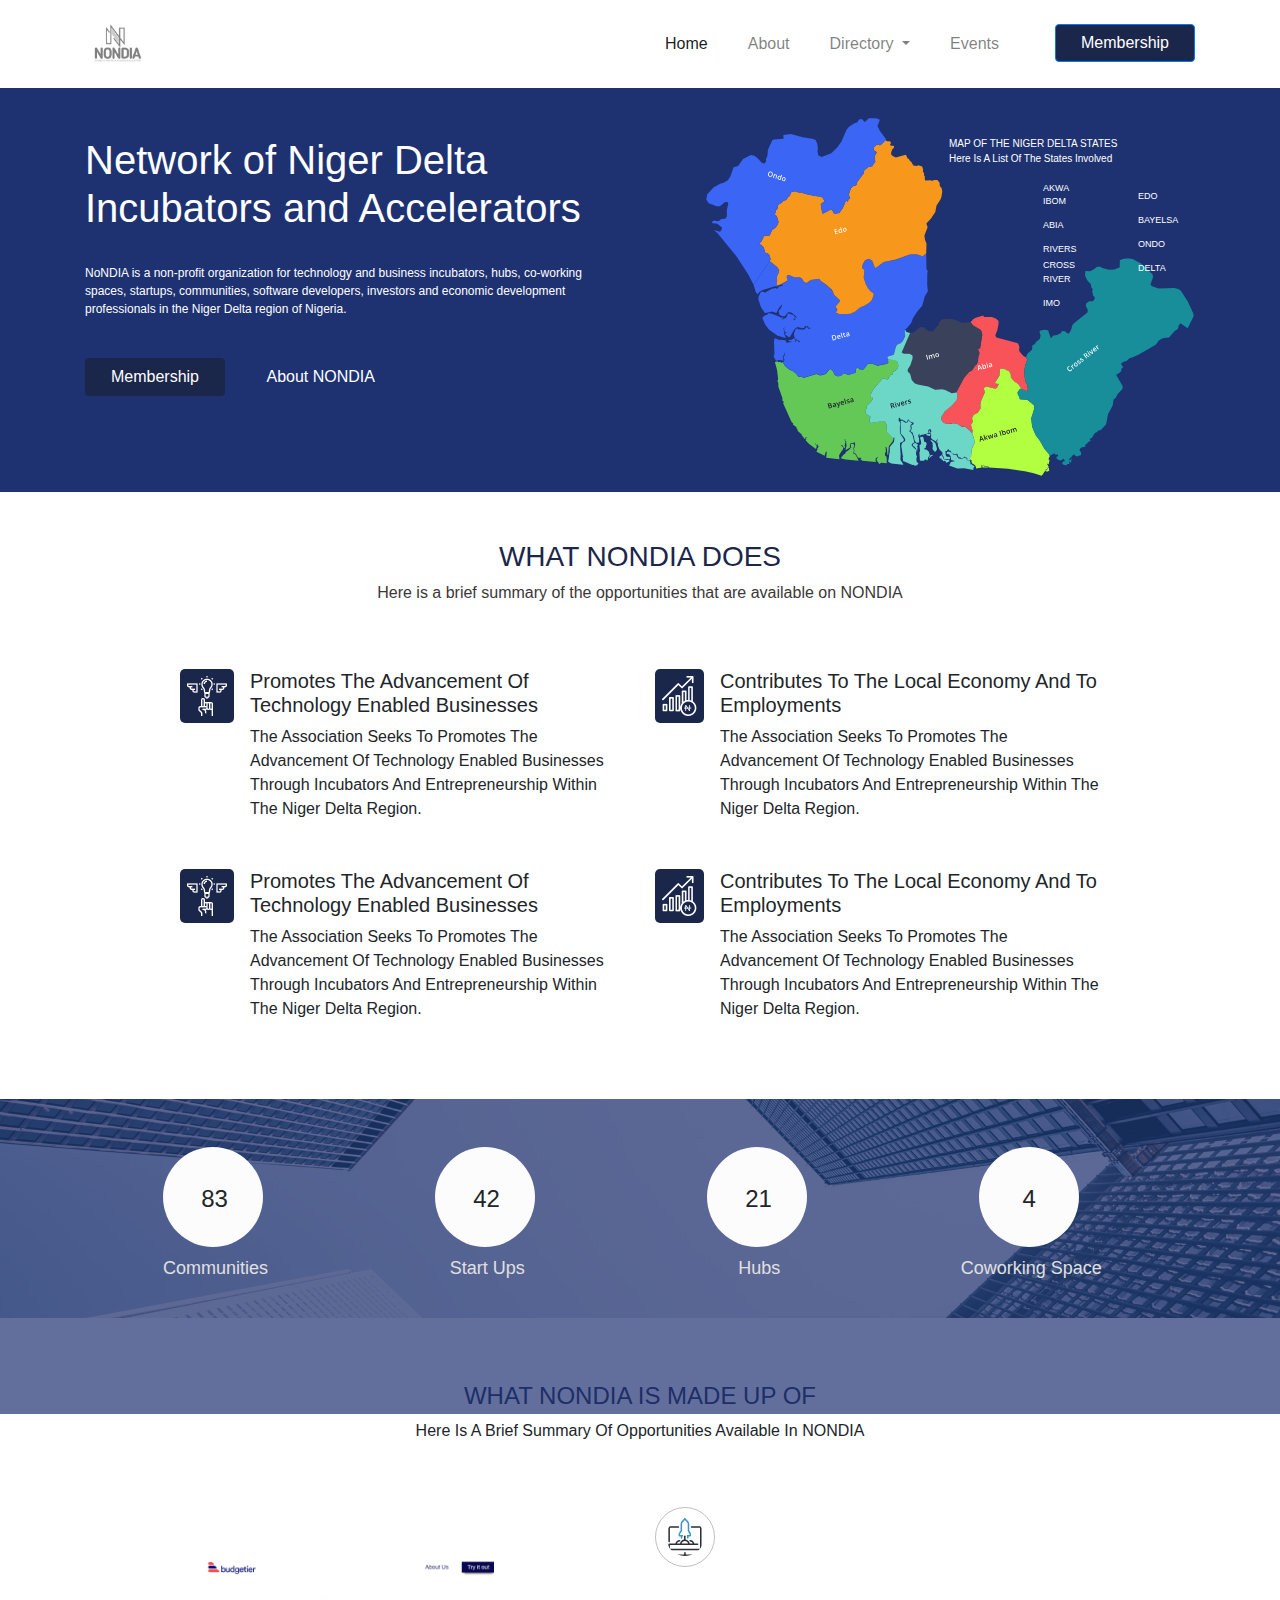
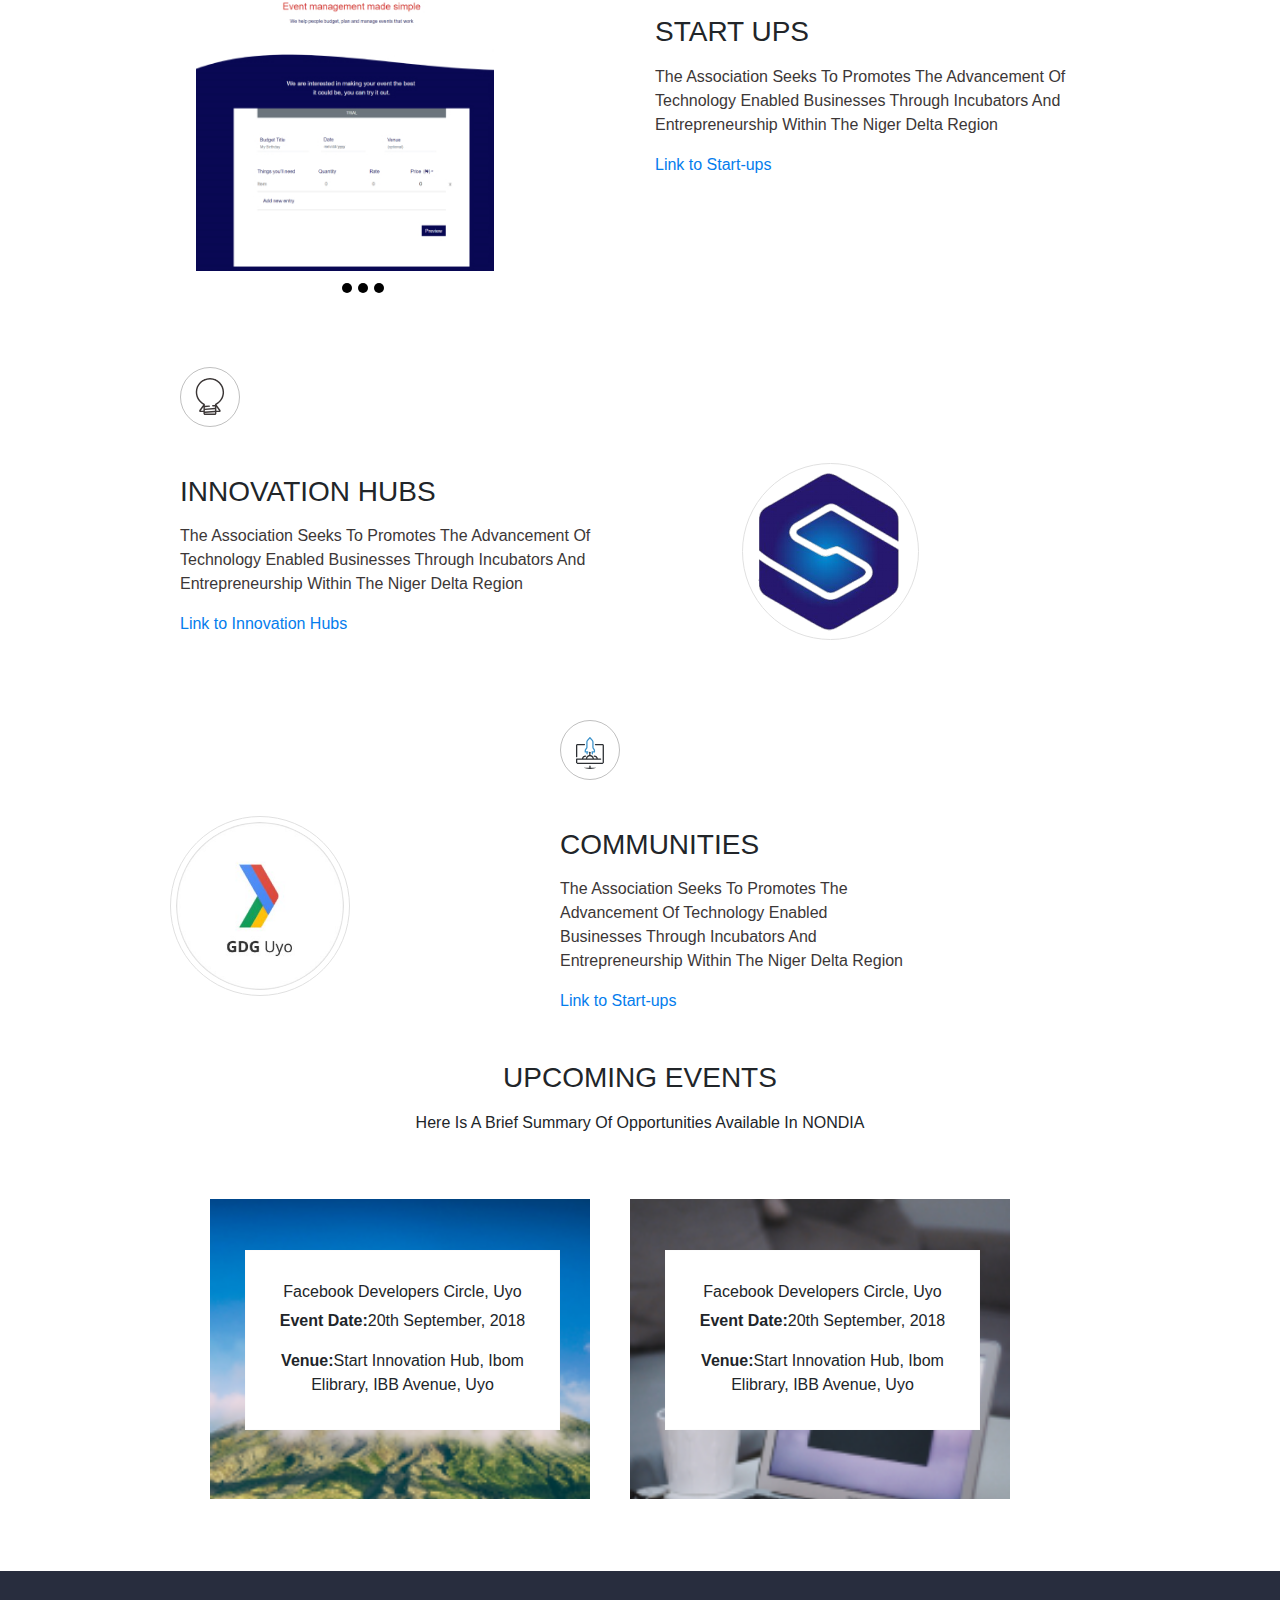
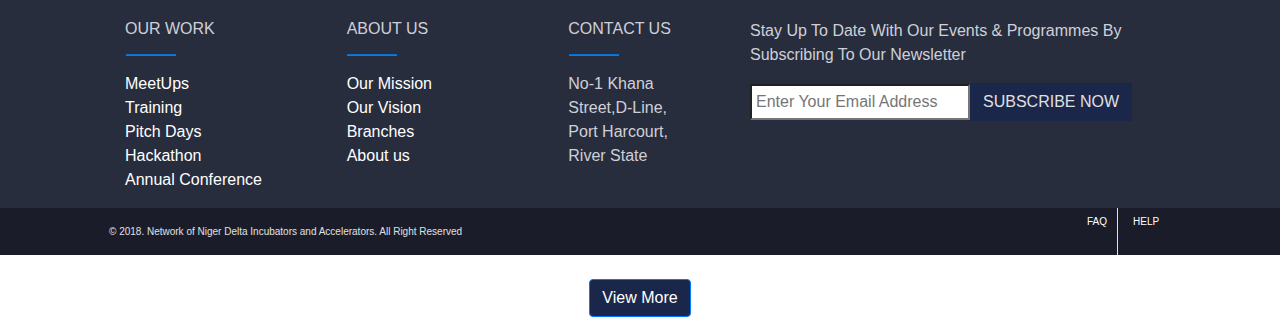
==== commit 156c11d3: "add" ====
--- a/index.html
+++ b/index.html
@@ -65,9 +65,9 @@
         <div class="container">
             <div class="row">
                 <div class="col-md-6 pt-5 pb-5 mb-5">
-                    <h1 class="hero-text">Network of Niger Delta  Incubators and Acceleration</h1><br/>
+                    <h1 class="hero-text">Network of Niger Delta  Incubators and Accelerators</h1><br/>
                       <p class="hero-text-1">NoNDIA is a non-profit organization for technology and business incubators, hubs, co-working spaces, startups, communities, software developers, investors and economic development professionals in the Niger Delta region of Nigeria. </p>
-                      <!-- <p class="hero-text-1">The association seeks to promote the advancement of technology enabled businesses through incubation and entrepreneurship within the Niger Delta region of Nigeria. -->
+                      <!-- <p class="hero-text-1">The association seeks to promote the advancement of technology enabled businesses through Incubators and entrepreneurship within the Niger Delta region of Nigeria. -->
                         </p>
                       <div class="">
                         <br/>
@@ -122,7 +122,7 @@
                         <img class="mr-3 img-fluid what-promote" src="img/promote.png" alt="Generic placeholder image">
                         <div class="media-body">
                           <h5 class="mt-0">Promotes The Advancement Of Technology Enabled Businesses</h5>
-                          The Association Seeks To Promotes The Advancement Of Technology Enabled Businesses Through Incubation And Entrepreneurship Within The Niger Delta Region.
+                          The Association Seeks To Promotes The Advancement Of Technology Enabled Businesses Through Incubators And Entrepreneurship Within The Niger Delta Region.
                         </div>
                       </div>
                     <!-- <div class="media">
@@ -130,17 +130,17 @@
                         <img class="img-fluid what-promote mr-3" width="40" src="img/promote.png">
                         <div class="media-body">
                             <h4 class="pt-4 what-h3 mt-0">Promotes The Advancement Of Technology Enabled Businesses</h4>
-                            <p class="pt-2 pb-3 what-p">The Association Seeks To Promotes The Advancement Of Technology Enabled Businesses Through Incubation And Entrepreneurship Within The Niger Delta Region</p>
+                            <p class="pt-2 pb-3 what-p">The Association Seeks To Promotes The Advancement Of Technology Enabled Businesses Through Incubators And Entrepreneurship Within The Niger Delta Region</p>
                           </div>
                       </div> -->
                   <!-- <img class="img-fluid what-promote " width="40" src="img/promote.png">
                     <h4 class="pt-4 what-h3">Promotes The Advancement Of Technology Enabled Businesses</h4>
-                    <p class="pt-2 pb-3 what-p">The Association Seeks To Promotes The Advancement Of Technology Enabled Businesses Through Incubation And Entrepreneurship Within The Niger Delta Region</p> -->
+                    <p class="pt-2 pb-3 what-p">The Association Seeks To Promotes The Advancement Of Technology Enabled Businesses Through Incubators And Entrepreneurship Within The Niger Delta Region</p> -->
                     <div class="media pt-5">
                         <img class="mr-3 img-fluid what-promote" src="img/promote.png" alt="Generic placeholder image">
                         <div class="media-body">
                           <h5 class="mt-0">Promotes The Advancement Of Technology Enabled Businesses</h5>
-                          The Association Seeks To Promotes The Advancement Of Technology Enabled Businesses Through Incubation And Entrepreneurship Within The Niger Delta Region.
+                          The Association Seeks To Promotes The Advancement Of Technology Enabled Businesses Through Incubators And Entrepreneurship Within The Niger Delta Region.
                         </div>
                       </div>
                     
@@ -150,24 +150,24 @@
                         <img class="mr-3 img-fluid what-promote" src="img/profits.png" alt="Generic placeholder image">
                         <div class="media-body">
                           <h5 class="mt-0">Contributes To The Local Economy And To Employments</h5>
-                          The Association Seeks To Promotes The Advancement Of Technology Enabled Businesses Through Incubation And Entrepreneurship Within The Niger Delta Region.
+                          The Association Seeks To Promotes The Advancement Of Technology Enabled Businesses Through Incubators And Entrepreneurship Within The Niger Delta Region.
                         </div>
                       </div>
                       <div class="media pt-5">
                           <img class="mr-3 img-fluid what-promote" src="img/profits.png" alt="Generic placeholder image">
                           <div class="media-body">
                             <h5 class="mt-0">Contributes To The Local Economy And To Employments</h5>
-                            The Association Seeks To Promotes The Advancement Of Technology Enabled Businesses Through Incubation And Entrepreneurship Within The Niger Delta Region.
+                            The Association Seeks To Promotes The Advancement Of Technology Enabled Businesses Through Incubators And Entrepreneurship Within The Niger Delta Region.
                           </div>
                          </div> 
                       <!-- </div>
                     <img class="img-fluid what-promote" width="40" src="img/profits.png">
                     <h4 class="pt-4 what-h4">Contributes To The Local Economy And To Employments</h4>
-                    <p class="pt-2 pb-3 what-p">The Association Seeks To Promotes The Advancement Of Technology Enabled Businesses Through Incubation And Entrepreneurship Within The Niger Delta Region</p>
+                    <p class="pt-2 pb-3 what-p">The Association Seeks To Promotes The Advancement Of Technology Enabled Businesses Through Incubators And Entrepreneurship Within The Niger Delta Region</p>
 
                     <img class="img-fluid what-promote" width="40" src="img/profits.png">
                     <h4 class="pt-3 what-h4">Contributes To The Local Economy And To Employments</h4>
-                    <p class="pt- what-p">The Association Seeks To Promotes The Advancement Of Technology Enabled Businesses Through Incubation And Entrepreneurship Within The Niger Delta Region</p> -->
+                    <p class="pt- what-p">The Association Seeks To Promotes The Advancement Of Technology Enabled Businesses Through Incubators And Entrepreneurship Within The Niger Delta Region</p> -->
 
                  </div>
                  <div class="col-md-1"></div>
@@ -240,7 +240,7 @@
                  <div class="col-md-5 pt-5">
                     <img class="made-img d-md-inline d-none" src="img/Group.svg">
                     <h3 class="pt-5">START UPS</h3>
-                    <p class="pt-2 what-p">The Association Seeks To Promotes The Advancement Of Technology Enabled Businesses Through Incubation And Entrepreneurship Within The Niger Delta Region</p>
+                    <p class="pt-2 what-p">The Association Seeks To Promotes The Advancement Of Technology Enabled Businesses Through Incubators And Entrepreneurship Within The Niger Delta Region</p>
                     <a class="link lin" href="#">Link to Start-ups</a>  
                  </div>
                  <div class="col-md-1"></div>
@@ -256,7 +256,7 @@
           <div class="col-md-5 order-5">
               <img class="made-img d-md-inline d-none" src="img/hub.svg">
               <h3 class="pt-5 p">INNOVATION HUBS</h3>
-              <p class="pt-2 what-p">The Association Seeks To Promotes The Advancement Of Technology Enabled Businesses Through Incubation And Entrepreneurship Within The Niger Delta Region</p>
+              <p class="pt-2 what-p">The Association Seeks To Promotes The Advancement Of Technology Enabled Businesses Through Incubators And Entrepreneurship Within The Niger Delta Region</p>
               <a class="link" href="#">Link to Innovation Hubs</a>  
            
           </div>
@@ -304,7 +304,7 @@
           <div class="col-md-4 order-5">
               <img class="made-img pt-3 d-md-inline d-none" src="img/Group.svg">
               <h3 class="pt-5 p">COMMUNITIES</h3>
-              <p class="pt-2 what-p">The Association Seeks To Promotes The Advancement Of Technology Enabled Businesses Through Incubation And Entrepreneurship Within The Niger Delta Region</p>
+              <p class="pt-2 what-p">The Association Seeks To Promotes The Advancement Of Technology Enabled Businesses Through Incubators And Entrepreneurship Within The Niger Delta Region</p>
               <a class="link" href="#">Link to Start-ups</a>  
            
           </div>
@@ -419,7 +419,7 @@
     <div class="container ">
         <div class="row pl-4">
           <div class="col-md-10 col-12">
-            <p class="mx-auto py-0 px-0 my-3 end-text"> &copy 2018. Network of Niger Delta Incubation and Acceleration. All Right Reserved</p>
+            <p class="mx-auto py-0 px-0 my-3 end-text"> &copy 2018. Network of Niger Delta Incubators and Accelerators. All Right Reserved</p>
           </div>
           <div class="col-md-1">
               <a href="#"><p class="d-md-inline d-none mx-auto py-0 px-0 my-3 pl-5 end-text text-white">FAQ</p></a>
--- a/css/main.css
+++ b/css/main.css
@@ -189,9 +189,9 @@
      margin: 30px auto;
      position: relative;
     }
-  .counter { 
+  /* .counter { 
        
-    }
+    } */
     
   .count-title { 
       font-size: 24px; 
